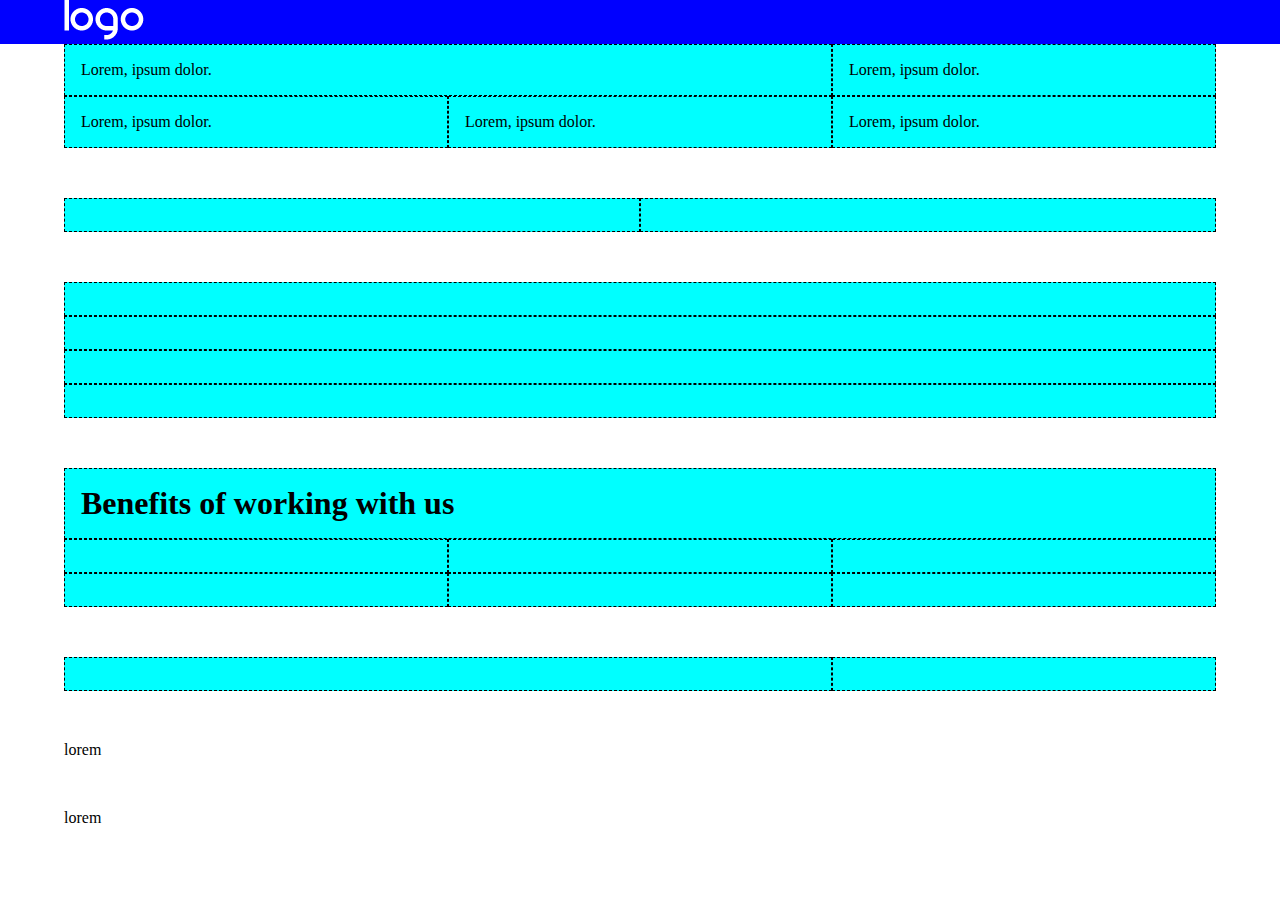
==== index.html @ 4423b858 "add sections structure" ====
<!DOCTYPE html>
<html lang="en">
  <head>
    <meta charset="UTF-8" />
    <meta name="viewport" content="width=device-width, initial-scale=1.0" />
    <link
      rel="stylesheet"
      href="https://cdnjs.cloudflare.com/ajax/libs/font-awesome/6.5.1/css/all.min.css"
      integrity="sha512-DTOQO9RWCH3ppGqcWaEA1BIZOC6xxalwEsw9c2QQeAIftl+Vegovlnee1c9QX4TctnWMn13TZye+giMm8e2LwA=="
      crossorigin="anonymous"
      referrerpolicy="no-referrer"
    />
    <link rel="stylesheet" href="./assets/css/style.css" />
    <title>Responsive Layout</title>
  </head>
  <body>
    <!-- Site header -->
    <header>
      <nav class="container">
        <div class="logo">
          <img src="./assets/img/logo.png" alt="" />
        </div>

        <!-- Only for Desktop -->
        <div class="nav-links">
          <ul>
            <li><a href="#">Vari Link</a></li>
            <li><a href="#">Vari Link</a></li>
            <li><a href="#">Vari Link</a></li>
            <li><a href="#">Vari Link</a></li>
            <li><a href="#">Vari Link</a></li>
          </ul>
        </div>

        <!-- Only for Mobile and Tablet -->
        <div class="dropdown-menu">
          <i class="fa-solid fa-bars"></i>
        </div>
      </nav>
    </header>

    <!-- Site Main -->
    <main>
      <!-- Demo Download Section -->
      <section id="demo-download">
        <div class="row container">
          <div class="col-12 col-sm-8">Lorem, ipsum dolor.</div>
          <div class="col-12 col-sm-4">Lorem, ipsum dolor.</div>
          <div class="col-12 col-sm-4">Lorem, ipsum dolor.</div>
          <div class="col-12 col-sm-4">Lorem, ipsum dolor.</div>
          <div class="col-12 col-sm-4">Lorem, ipsum dolor.</div>
        </div>
      </section>

      <!-- Planning Section -->
      <section id="planning">
        <div class="row container">
          <div class="col-12 col-md-6"></div>
          <div class="col-12 col-md-6"></div>
        </div>
      </section>

      <!-- Partners Section -->
      <section id="partners">
        <div class="row container">
          <div class="col-12"></div>
          <div class="col-12"></div>
          <div class="col-12"></div>
          <div class="col-12"></div>
        </div>
      </section>

      <!-- Benefits Section -->
      <section id="benefits">
        <div class="row container">
          <h1 class="col-12">Benefits of working with us</h1>
          <div class="col-12 col-sm-6 col-md-4"></div>
          <div class="col-12 col-sm-6 col-md-4"></div>
          <div class="col-12 col-sm-6 col-md-4"></div>
          <div class="col-12 col-sm-6 col-md-4"></div>
          <div class="col-12 col-sm-6 col-md-4"></div>
          <div class="col-12 col-sm-6 col-md-4"></div>
        </div>
      </section>

      <!-- About Us Section -->
      <section id="about-us">
        <div class="row container">
          <div class="col-12 col-sm-8"></div>
          <div class="col-12 col-sm-4"></div>
        </div>
      </section>

      <!-- Get Started Section -->
      <section id="get-started">
        <div class="container">lorem</div>
      </section>
    </main>

    <!-- Site Footer -->
    <footer>
      <div class="container">lorem</div>
    </footer>
  </body>
</html>
---- assets/css/style.css ----
/* #region COMMON */

* {
  margin: 0;
  padding: 0;
  box-sizing: border-box;
}

body {
}

a {
  text-decoration: none;
}

ul li {
  list-style: none;
}

section {
  margin-bottom: 50px;
}

/* #endregion COMMON */

/* #region UTILITIES */

.container {
  margin: auto;
  width: 90%;
}

.row {
  display: flex;
  flex-wrap: wrap;
}

[class^="col-"] {
  padding: 1rem;
  border: 1px dashed;
  background-color: aqua;
}

.col-1 {
  width: calc(100% / 12);
}

.col-2 {
  width: calc((100% / 12) * 2);
}

.col-3 {
  width: calc((100% / 12) * 3);
}

.col-4 {
  width: calc((100% / 12) * 4);
}

.col-6 {
  width: 50%;
}

.col-8 {
  width: calc((100% / 12) * 8);
}

.col-10 {
  width: calc((100% / 12) * 10);
}

.col-12 {
  width: 100%;
}

/* #endregion UTILITIES */

/* #region HEADER */

header {
  background-color: blue;
}

nav {
  display: flex;
  justify-content: space-between;
}

.nav-links {
  display: none;
}

/* #endregion HEADER */

/* #region MAIN */
/* #endregion MAIN */

/* #region FOOTER */
/* #endregion FOOTER */

/* #region MEDIA QUERIES */

/* TABLET RESPONSIVE */
@media screen and (min-width: 480px) {
  .col-sm-1 {
    width: calc(100% / 12);
  }

  .col-sm-2 {
    width: calc((100% / 12) * 2);
  }

  .col-sm-3 {
    width: calc((100% / 12) * 3);
  }

  .col-sm-4 {
    width: calc((100% / 12) * 4);
  }

  .col-sm-6 {
    width: 50%;
  }

  .col-sm-8 {
    width: calc((100% / 12) * 8);
  }

  .col-sm-10 {
    width: calc((100% / 12) * 10);
  }

  .col-sm-12 {
    width: 100%;
  }
}

/* DESPTOP RESPONSIVE */
@media screen and (min-width: 768px) {
  .col-md-1 {
    width: calc(100% / 12);
  }

  .col-sm-2 {
    width: calc((100% / 12) * 2);
  }

  .col-md-3 {
    width: calc((100% / 12) * 3);
  }

  .col-md-4 {
    width: calc((100% / 12) * 4);
  }

  .col-md-6 {
    width: 50%;
  }

  .col-md-8 {
    width: calc((100% / 12) * 8);
  }

  .col-md-10 {
    width: calc((100% / 12) * 10);
  }

  .col-md-12 {
    width: 100%;
  }
}

/* #endregion MEDIA QUERIES */
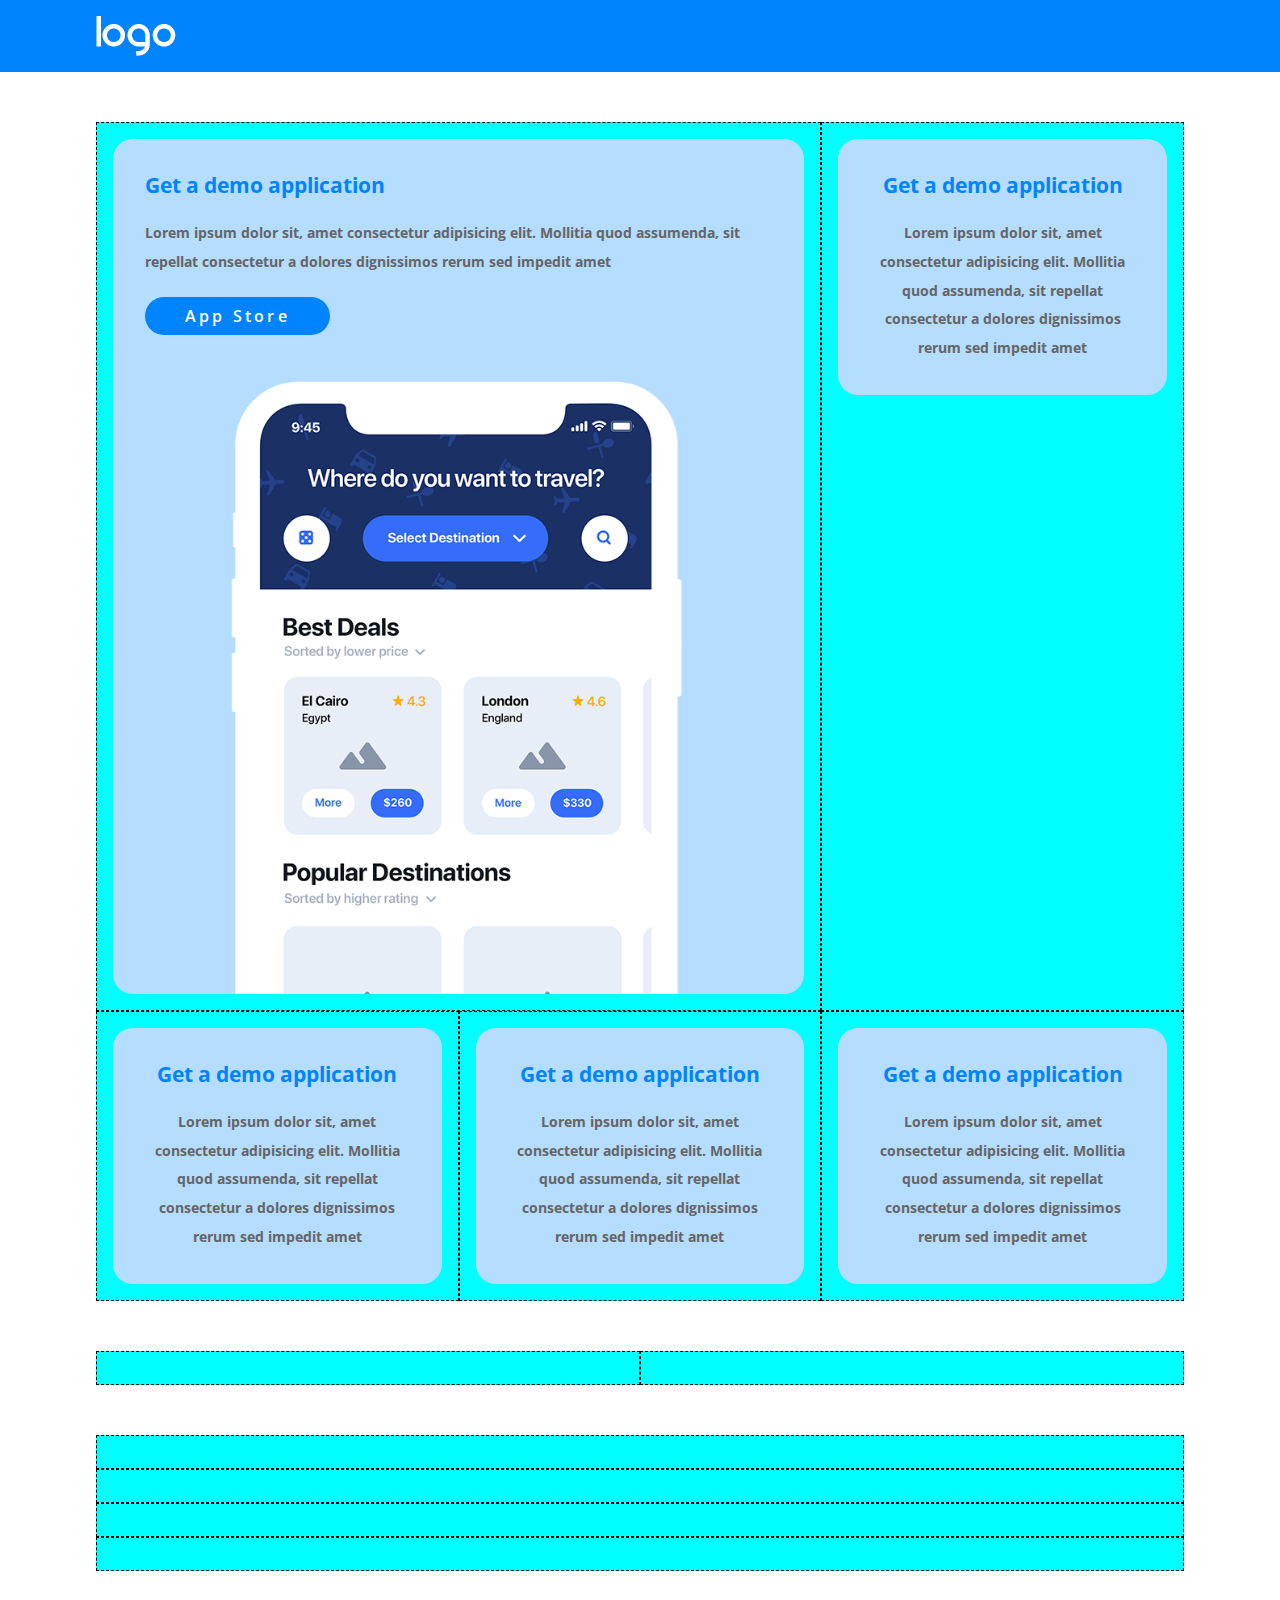
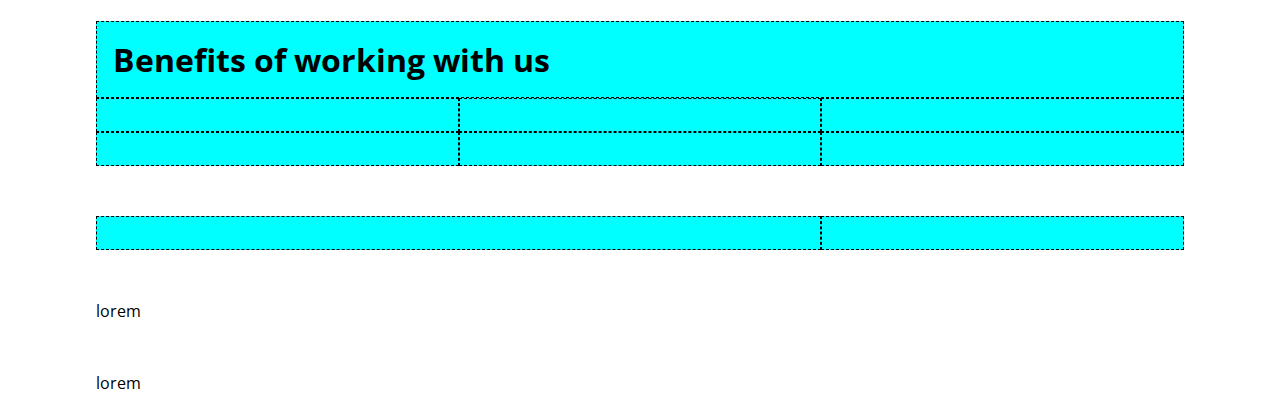
==== commit aac2871b: "add demo section" ====
--- a/index.html
+++ b/index.html
@@ -10,16 +10,20 @@
       crossorigin="anonymous"
       referrerpolicy="no-referrer"
     />
+    <link rel="preconnect" href="https://fonts.googleapis.com" />
+    <link rel="preconnect" href="https://fonts.gstatic.com" crossorigin />
+    <link
+      href="https://fonts.googleapis.com/css2?family=Open+Sans:wght@300;400;500;600;700&display=swap"
+      rel="stylesheet"
+    />
     <link rel="stylesheet" href="./assets/css/style.css" />
     <title>Responsive Layout</title>
   </head>
   <body>
     <!-- Site header -->
-    <header>
+    <header class="mb-50">
       <nav class="container">
-        <div class="logo">
-          <img src="./assets/img/logo.png" alt="" />
-        </div>
+        <img class="logo" src="./assets/img/logo.png" alt="" />
 
         <!-- Only for Desktop -->
         <div class="nav-links">
@@ -44,11 +48,75 @@
       <!-- Demo Download Section -->
       <section id="demo-download">
         <div class="row container">
-          <div class="col-12 col-sm-8">Lorem, ipsum dolor.</div>
-          <div class="col-12 col-sm-4">Lorem, ipsum dolor.</div>
-          <div class="col-12 col-sm-4">Lorem, ipsum dolor.</div>
-          <div class="col-12 col-sm-4">Lorem, ipsum dolor.</div>
-          <div class="col-12 col-sm-4">Lorem, ipsum dolor.</div>
+          <div class="col-12 col-sm-8">
+            <!-- card -->
+            <div class="card">
+              <h3 class="mb-20">Get a demo application</h3>
+              <p class="mb-20">
+                Lorem ipsum dolor sit, amet consectetur adipisicing elit.
+                Mollitia quod assumenda, sit repellat consectetur a dolores
+                dignissimos rerum sed impedit amet
+              </p>
+              <a href="#" class="btn mb-30"
+                ><i class="fa-brands fa-apple"></i> App Store</a
+              >
+              <div>
+                <img src="./assets/img/phone.png" alt="" />
+              </div>
+            </div>
+          </div>
+
+          <div class="col-12 col-sm-4">
+            <!-- card -->
+            <div class="card">
+              <i class="fa-solid fa-file-code mb-30"></i>
+              <h3 class="mb-20">Get a demo application</h3>
+              <p>
+                Lorem ipsum dolor sit, amet consectetur adipisicing elit.
+                Mollitia quod assumenda, sit repellat consectetur a dolores
+                dignissimos rerum sed impedit amet
+              </p>
+            </div>
+          </div>
+
+          <div class="col-12 col-sm-4">
+            <!-- card -->
+            <div class="card">
+              <i class="fa-solid fa-file-code mb-30"></i>
+              <h3 class="mb-20">Get a demo application</h3>
+              <p>
+                Lorem ipsum dolor sit, amet consectetur adipisicing elit.
+                Mollitia quod assumenda, sit repellat consectetur a dolores
+                dignissimos rerum sed impedit amet
+              </p>
+            </div>
+          </div>
+
+          <div class="col-12 col-sm-4">
+            <!-- card -->
+            <div class="card">
+              <i class="fa-solid fa-file-code mb-30"></i>
+              <h3 class="mb-20">Get a demo application</h3>
+              <p>
+                Lorem ipsum dolor sit, amet consectetur adipisicing elit.
+                Mollitia quod assumenda, sit repellat consectetur a dolores
+                dignissimos rerum sed impedit amet
+              </p>
+            </div>
+          </div>
+
+          <div class="col-12 col-sm-4">
+            <!-- card -->
+            <div class="card">
+              <i class="fa-solid fa-file-code mb-30"></i>
+              <h3 class="mb-20">Get a demo application</h3>
+              <p>
+                Lorem ipsum dolor sit, amet consectetur adipisicing elit.
+                Mollitia quod assumenda, sit repellat consectetur a dolores
+                dignissimos rerum sed impedit amet
+              </p>
+            </div>
+          </div>
         </div>
       </section>
 
--- a/assets/css/style.css
+++ b/assets/css/style.css
@@ -7,10 +7,12 @@
 }
 
 body {
+  font-family: "Open Sans", sans-serif;
 }
 
 a {
   text-decoration: none;
+  display: inline-block;
 }
 
 ul li {
@@ -21,13 +23,23 @@
   margin-bottom: 50px;
 }
 
+:root {
+  --bg-white: #fff;
+  --bg-navbar: #0084fd;
+  --demo-cards: #b5ddff;
+  --bg-violet: #9792e4;
+  --itsfree-text: #fdc15f;
+  --bg-footer: #333333;
+  --text-demo: #656565;
+}
+
 /* #endregion COMMON */
 
 /* #region UTILITIES */
 
 .container {
   margin: auto;
-  width: 90%;
+  width: 85%;
 }
 
 .row {
@@ -73,17 +85,57 @@
   width: 100%;
 }
 
+/* MARGINS BOTTOM  */
+.mb-15 {
+  margin-bottom: 15px;
+}
+
+.mb-20 {
+  margin-bottom: 20px;
+}
+
+.mb-30 {
+  margin-bottom: 30px;
+}
+
+.mb-50 {
+  margin-bottom: 50px;
+}
+
+.mb-80 {
+  margin-bottom: 80px;
+}
+
+.mb-100 {
+  margin-bottom: 100px;
+}
+
+.mb-120 {
+  margin-bottom: 120px;
+}
+
+.mb-150 {
+  margin-bottom: 150px;
+}
+
 /* #endregion UTILITIES */
 
 /* #region HEADER */
 
 header {
-  background-color: blue;
+  background-color: var(--bg-navbar);
 }
 
 nav {
   display: flex;
   justify-content: space-between;
+  align-items: center;
+  padding: 1rem 0;
+}
+
+.dropdown-menu > i {
+  color: #fff;
+  font-size: 1.6rem;
 }
 
 .nav-links {
@@ -93,6 +145,57 @@
 /* #endregion HEADER */
 
 /* #region MAIN */
+
+/* #region DEMO SECTION */
+.card {
+  background-color: var(--demo-cards);
+  padding: 2rem;
+  text-align: center;
+  border-radius: 20px;
+}
+
+#demo-download .col-12:first-child .card {
+  padding-bottom: 0;
+  text-align: start;
+}
+
+.card > i {
+  color: var(--bg-navbar);
+  font-size: 5rem;
+}
+
+.card > h3 {
+  color: var(--bg-navbar);
+  font-size: 1.3rem;
+}
+
+.card > p {
+  color: var(--text-demo);
+  font-weight: 700;
+  font-size: 0.9rem;
+  line-height: 2;
+}
+
+.card > .btn {
+  padding: 0.5rem 2.5rem;
+  background-color: var(--bg-navbar);
+  font-weight: 600;
+  letter-spacing: 0.2rem;
+  color: white;
+  border-radius: 20px;
+}
+
+.card > div {
+  width: 90%;
+  margin: auto;
+}
+
+.card div img {
+  display: block;
+  width: 100%;
+}
+/* #endregion DEMO SECTION */
+
 /* #endregion MAIN */
 
 /* #region FOOTER */
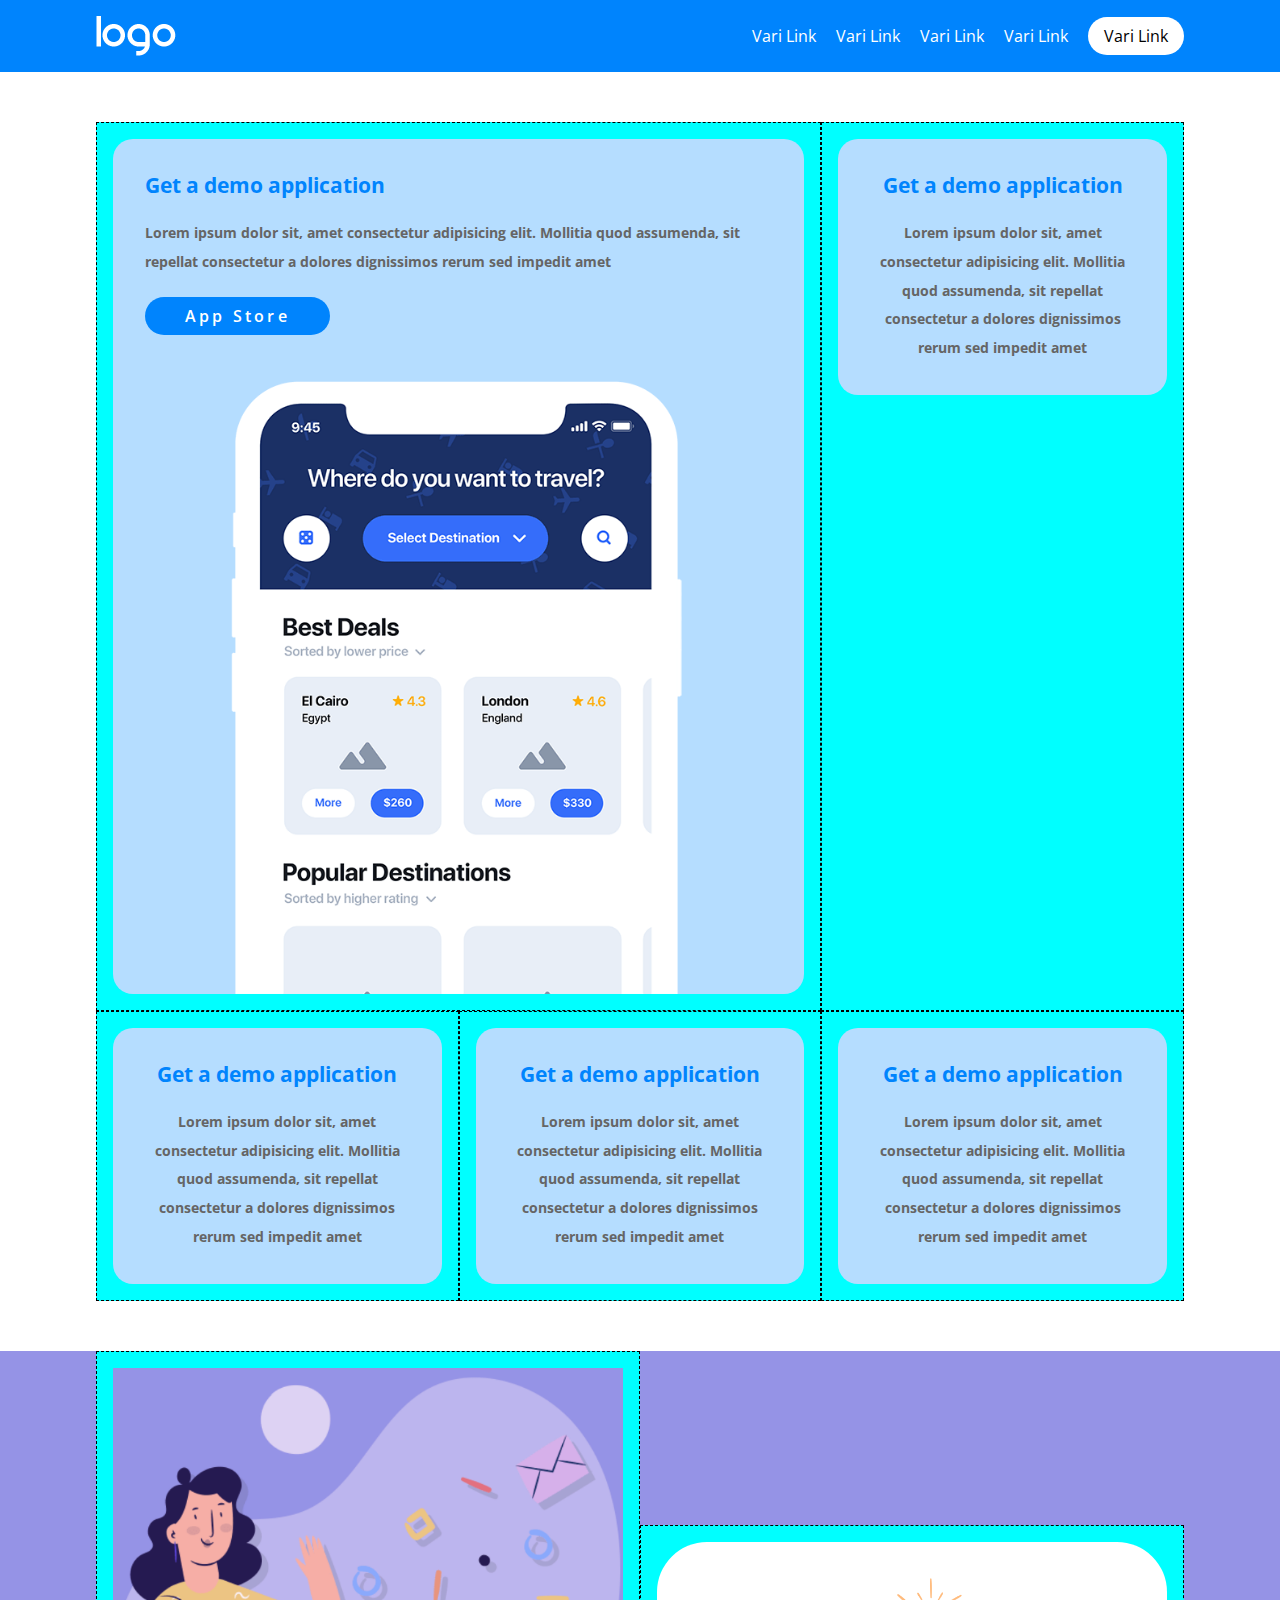
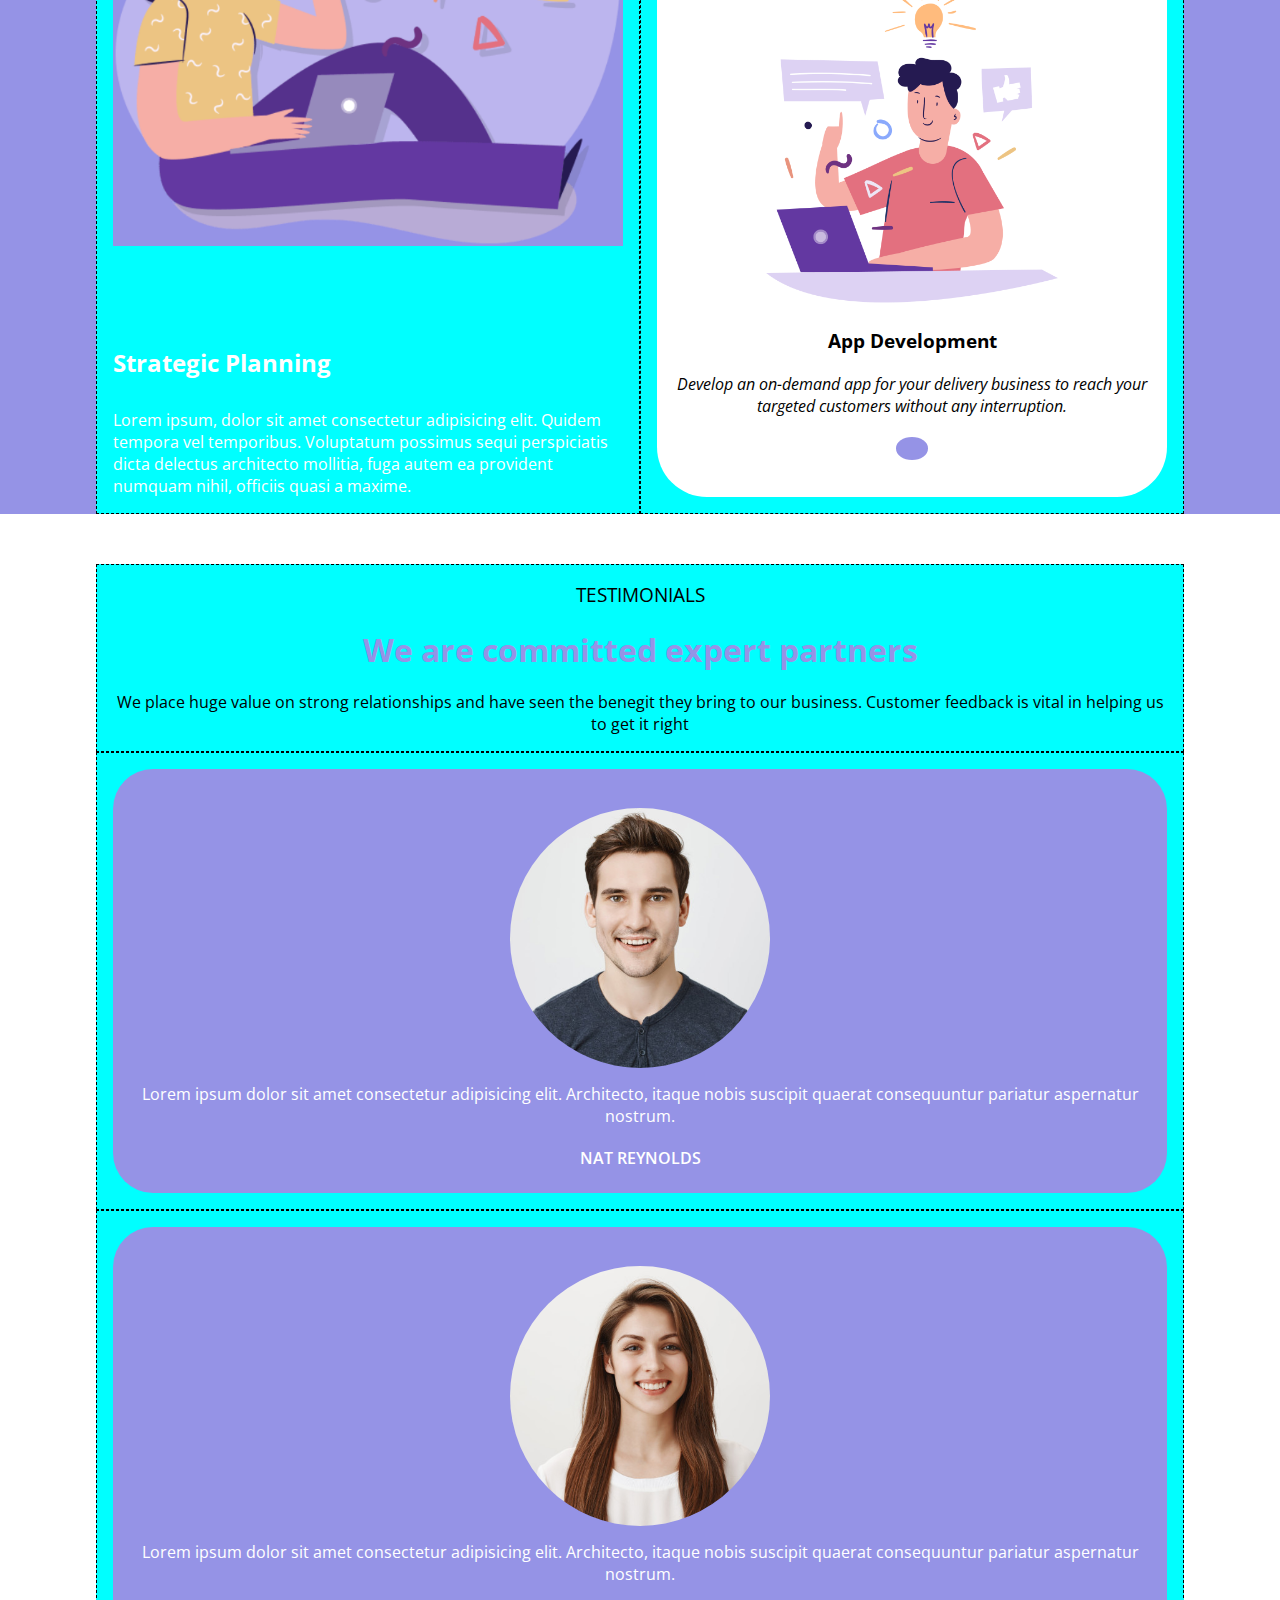
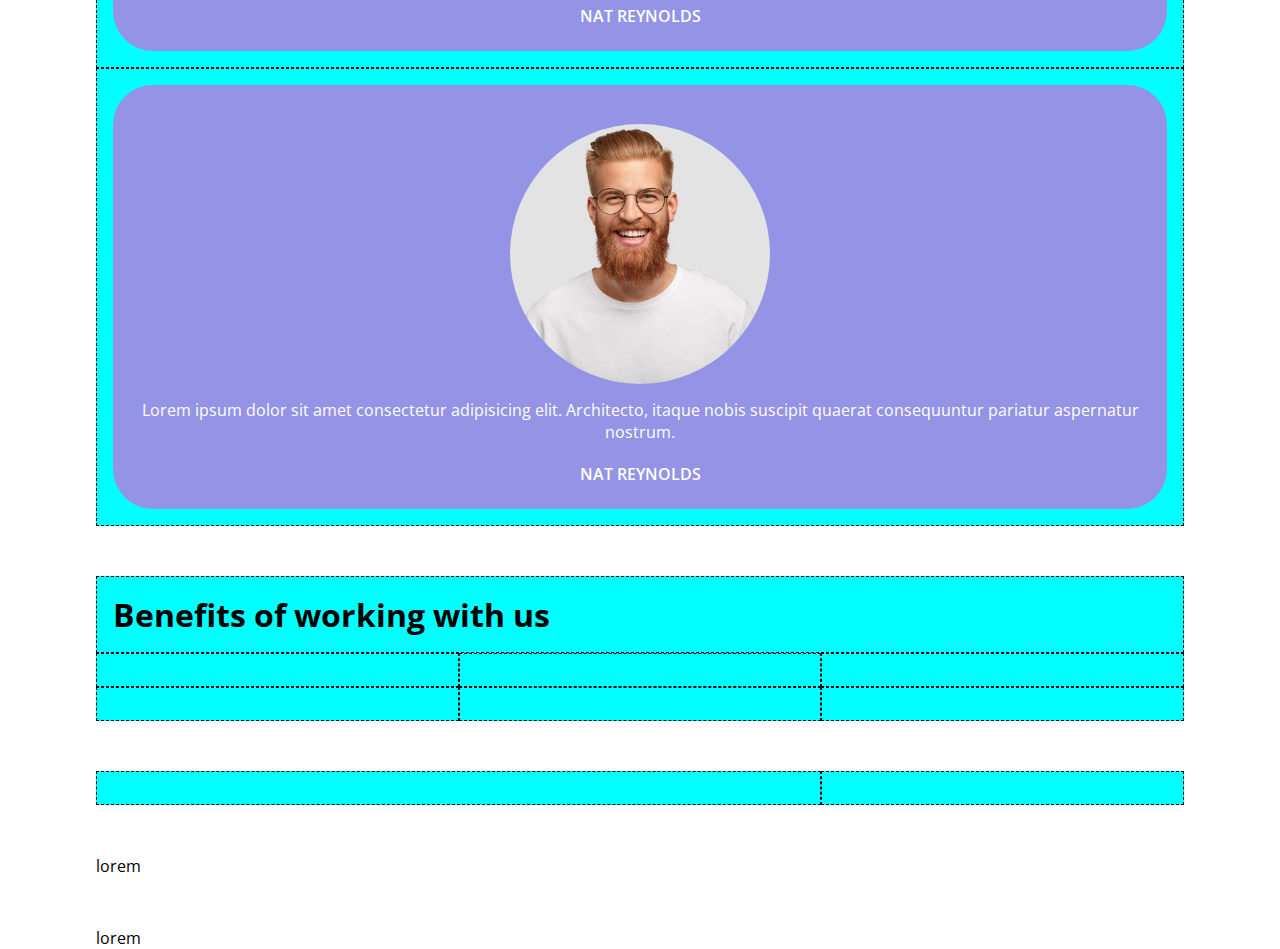
==== commit afa00765: "add testimonials section" ====
--- a/index.html
+++ b/index.html
@@ -121,20 +121,98 @@
       </section>
 
       <!-- Planning Section -->
-      <section id="planning">
-        <div class="row container">
-          <div class="col-12 col-md-6"></div>
-          <div class="col-12 col-md-6"></div>
+      <section id="planning" class="bg-violet">
+        <div class="row container">
+          <div class="col-12 col-md-6">
+            <div class="strategic-planning">
+              <div class="mb-50">
+                <img src="./assets/img/planning1.png" alt="" />
+              </div>
+              <h2 class="mb-30">Strategic Planning</h2>
+              <p>
+                Lorem ipsum, dolor sit amet consectetur adipisicing elit. Quidem
+                tempora vel temporibus. Voluptatum possimus sequi perspiciatis
+                dicta delectus architecto mollitia, fuga autem ea provident
+                numquam nihil, officiis quasi a maxime.
+              </p>
+            </div>
+          </div>
+          <div class="col-12 col-md-6">
+            <div class="card">
+              <div class="mb-20">
+                <img src="./assets/img/planning2.png" alt="" />
+              </div>
+              <h3 class="mb-20">App Development</h3>
+              <p class="mb-20">
+                <em
+                  >Develop an on-demand app for your delivery business to reach
+                  your targeted customers without any interruption.</em
+                >
+              </p>
+              <a href="#" class="btn"
+                ><i class="fa-solid fa-arrow-down-long"></i
+              ></a>
+            </div>
+          </div>
         </div>
       </section>
 
       <!-- Partners Section -->
       <section id="partners">
         <div class="row container">
-          <div class="col-12"></div>
-          <div class="col-12"></div>
-          <div class="col-12"></div>
-          <div class="col-12"></div>
+          <div class="col-12">
+            <div class="testimonial-top">
+              <h5 class="mb-20">TESTIMONIALS</h5>
+              <h2 class="mb-20">We are committed expert partners</h2>
+              <p>
+                We place huge value on strong relationships and have seen the
+                benegit they bring to our business. Customer feedback is vital
+                in helping us to get it right
+              </p>
+            </div>
+          </div>
+          <div class="col-12">
+            <div class="testimonial-card">
+              <div class="testimonial-img"></div>
+              <p class="mb-20">
+                <i class="fa-solid fa-quote-left"></i>
+                Lorem ipsum dolor sit amet consectetur adipisicing elit.
+                Architecto, itaque nobis suscipit quaerat consequuntur pariatur
+                aspernatur nostrum.
+                <i class="fa-solid fa-quote-right"></i>
+              </p>
+
+              <span>NAT REYNOLDS</span>
+            </div>
+          </div>
+          <div class="col-12">
+            <div class="testimonial-card">
+              <div class="testimonial-img"></div>
+              <p class="mb-20">
+                <i class="fa-solid fa-quote-left"></i>
+                Lorem ipsum dolor sit amet consectetur adipisicing elit.
+                Architecto, itaque nobis suscipit quaerat consequuntur pariatur
+                aspernatur nostrum.
+                <i class="fa-solid fa-quote-right"></i>
+              </p>
+
+              <span>NAT REYNOLDS</span>
+            </div>
+          </div>
+          <div class="col-12">
+            <div class="testimonial-card">
+              <div class="testimonial-img"></div>
+              <p class="mb-20">
+                <i class="fa-solid fa-quote-left"></i>
+                Lorem ipsum dolor sit amet consectetur adipisicing elit.
+                Architecto, itaque nobis suscipit quaerat consequuntur pariatur
+                aspernatur nostrum.
+                <i class="fa-solid fa-quote-right"></i>
+              </p>
+
+              <span>NAT REYNOLDS</span>
+            </div>
+          </div>
         </div>
       </section>
 
--- a/assets/css/style.css
+++ b/assets/css/style.css
@@ -15,6 +15,10 @@
   display: inline-block;
 }
 
+img {
+  display: block;
+}
+
 ul li {
   list-style: none;
 }
@@ -27,7 +31,7 @@
   --bg-white: #fff;
   --bg-navbar: #0084fd;
   --demo-cards: #b5ddff;
-  --bg-violet: #9792e4;
+  --bg-violet: #9593e6;
   --itsfree-text: #fdc15f;
   --bg-footer: #333333;
   --text-demo: #656565;
@@ -36,6 +40,10 @@
 /* #endregion COMMON */
 
 /* #region UTILITIES */
+
+.bg-violet {
+  background-color: var(--bg-violet);
+}
 
 .container {
   margin: auto;
@@ -142,12 +150,29 @@
   display: none;
 }
 
+.nav-links ul {
+  display: flex;
+  align-items: center;
+  gap: 20px;
+}
+
+.nav-links ul li a {
+  color: white;
+}
+
+.nav-links ul li:last-child a {
+  color: black;
+  background-color: white;
+  padding: 0.5rem 1rem;
+  border-radius: 20px;
+}
+
 /* #endregion HEADER */
 
 /* #region MAIN */
 
 /* #region DEMO SECTION */
-.card {
+#demo-download .card {
   background-color: var(--demo-cards);
   padding: 2rem;
   text-align: center;
@@ -159,24 +184,24 @@
   text-align: start;
 }
 
-.card > i {
+#demo-download .card > i {
   color: var(--bg-navbar);
   font-size: 5rem;
 }
 
-.card > h3 {
+#demo-download .card > h3 {
   color: var(--bg-navbar);
   font-size: 1.3rem;
 }
 
-.card > p {
+#demo-download .card > p {
   color: var(--text-demo);
   font-weight: 700;
   font-size: 0.9rem;
   line-height: 2;
 }
 
-.card > .btn {
+#demo-download .card > .btn {
   padding: 0.5rem 2.5rem;
   background-color: var(--bg-navbar);
   font-weight: 600;
@@ -185,16 +210,97 @@
   border-radius: 20px;
 }
 
-.card > div {
+#demo-download .card > div {
   width: 90%;
   margin: auto;
 }
 
-.card div img {
-  display: block;
+#demo-download .card div img {
   width: 100%;
 }
 /* #endregion DEMO SECTION */
+
+/* #region PLANNING SECTION */
+.strategic-planning div img {
+  width: 100%;
+}
+
+.strategic-planning h2,
+.strategic-planning p {
+  color: white;
+}
+
+#planning .card {
+  background-color: white;
+  padding: 2rem 1rem;
+  text-align: center;
+  border-radius: 50px;
+}
+
+#planning .card > div:first-child > img {
+  width: 70%;
+  margin: auto;
+}
+
+#planning .card .btn {
+  background-color: var(--bg-violet);
+  color: black;
+  padding: 0.7rem 1rem;
+  border-radius: 50%;
+}
+/* #endregion PLANNING SECTION */
+
+/*  #region PARTNERS SECTION */
+
+.testimonial-top {
+  text-align: center;
+}
+
+.testimonial-top h5 {
+  font-size: 1.2rem;
+  font-weight: 400;
+}
+
+.testimonial-top h2 {
+  color: var(--bg-violet);
+  font-size: 2rem;
+}
+
+.testimonial-card {
+  padding: 1.5rem;
+  background-color: var(--bg-violet);
+  color: white;
+  border-radius: 40px;
+  text-align: center;
+}
+
+.testimonial-img {
+  width: 80%;
+  max-width: 260px;
+  margin: 15px auto;
+  aspect-ratio: 1;
+  background-position: center;
+  background-size: cover;
+  border-radius: 50%;
+}
+
+#partners .col-12:nth-child(2) .testimonial-img {
+  background-image: url(../img/testimonial1.jpg);
+}
+
+#partners .col-12:nth-child(3) .testimonial-img {
+  background-image: url(../img/testimonial2.jpg);
+}
+
+#partners .col-12:nth-child(4) .testimonial-img {
+  background-image: url(../img/testimonial3.jpg);
+}
+
+.testimonial-card span {
+  font-weight: 600;
+}
+
+/*  #region PARTNERS SECTION */
 
 /* #endregion MAIN */
 
@@ -204,7 +310,7 @@
 /* #region MEDIA QUERIES */
 
 /* TABLET RESPONSIVE */
-@media screen and (min-width: 480px) {
+@media screen and (min-width: 768px) {
   .col-sm-1 {
     width: calc(100% / 12);
   }
@@ -239,7 +345,7 @@
 }
 
 /* DESPTOP RESPONSIVE */
-@media screen and (min-width: 768px) {
+@media screen and (min-width: 992px) {
   .col-md-1 {
     width: calc(100% / 12);
   }
@@ -271,6 +377,26 @@
   .col-md-12 {
     width: 100%;
   }
+
+  .container {
+    max-width: 1200px;
+  }
+
+  nav .dropdown-menu {
+    display: none;
+  }
+
+  nav .nav-links {
+    display: block;
+  }
+
+  #planning .row {
+    align-items: flex-end;
+  }
+
+  #planning .strategic-planning > div:first-child {
+    margin-bottom: 100px;
+  }
 }
 
 /* #endregion MEDIA QUERIES */
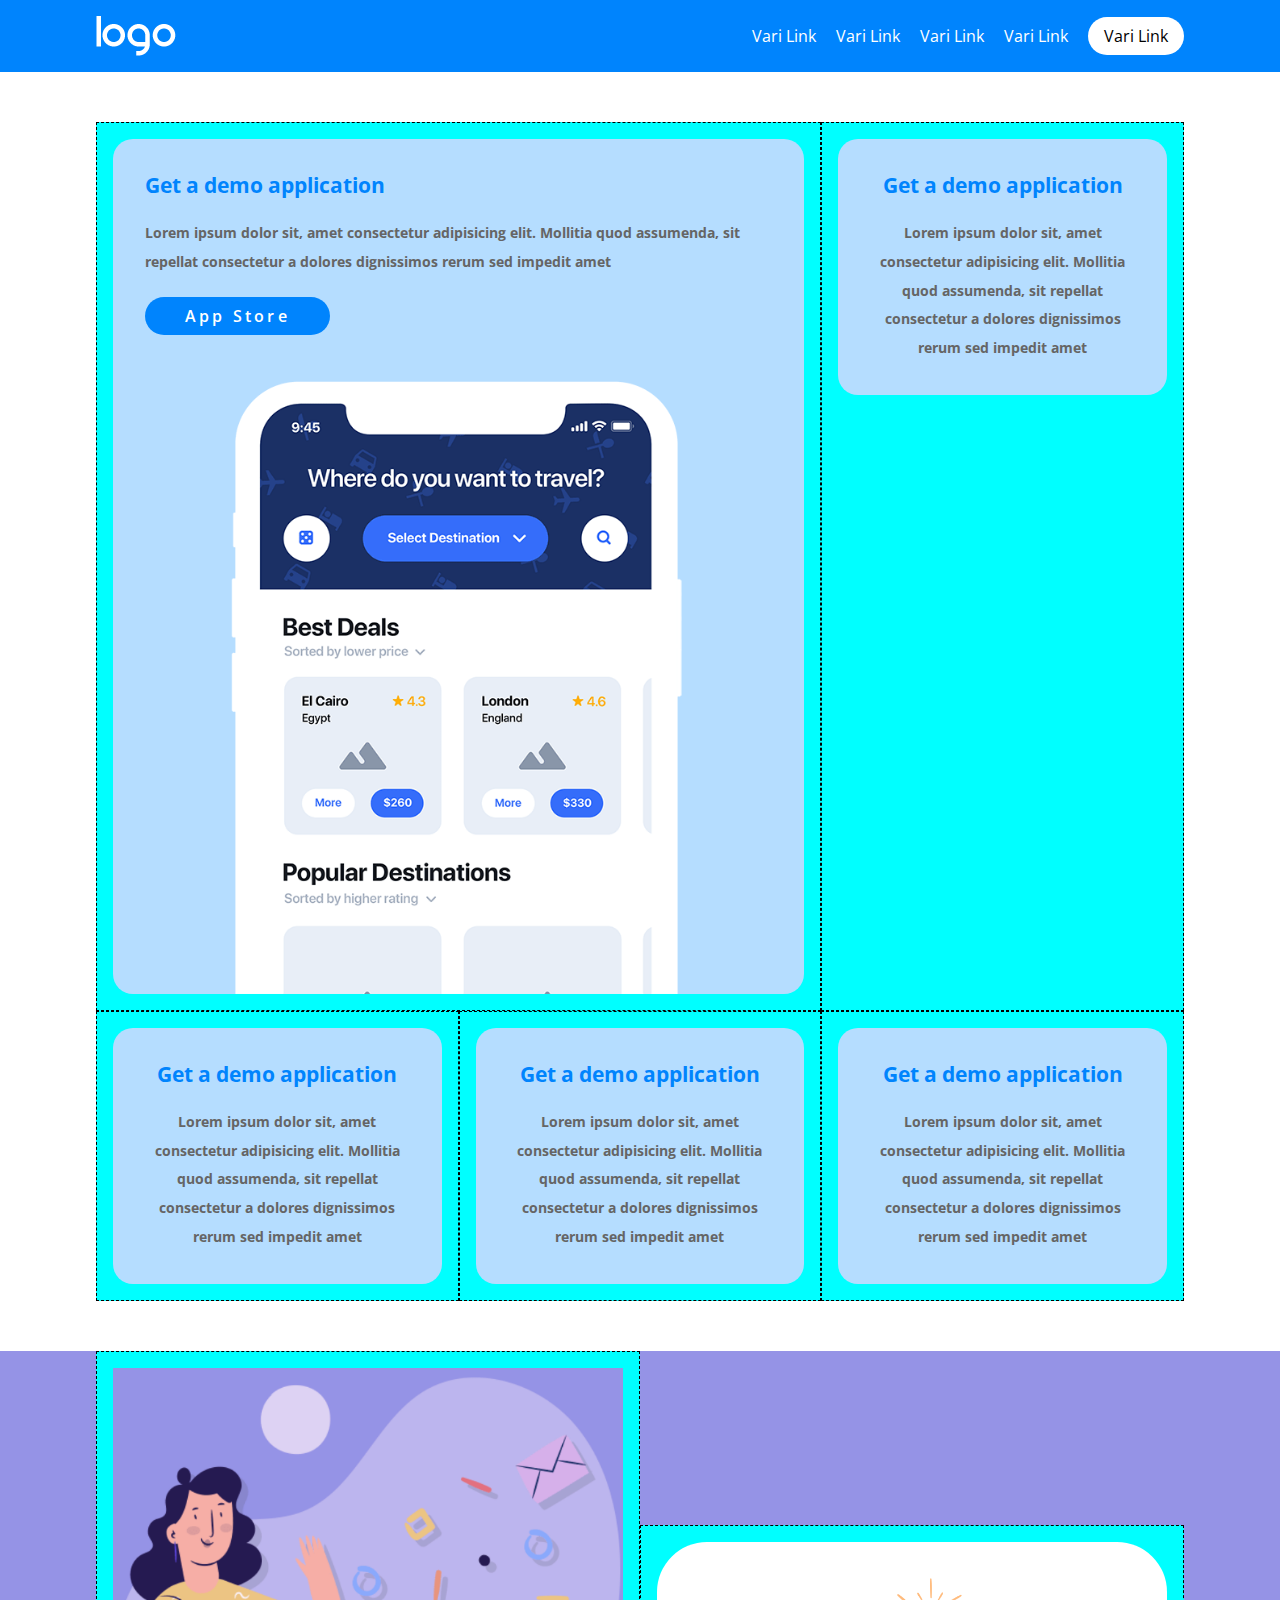
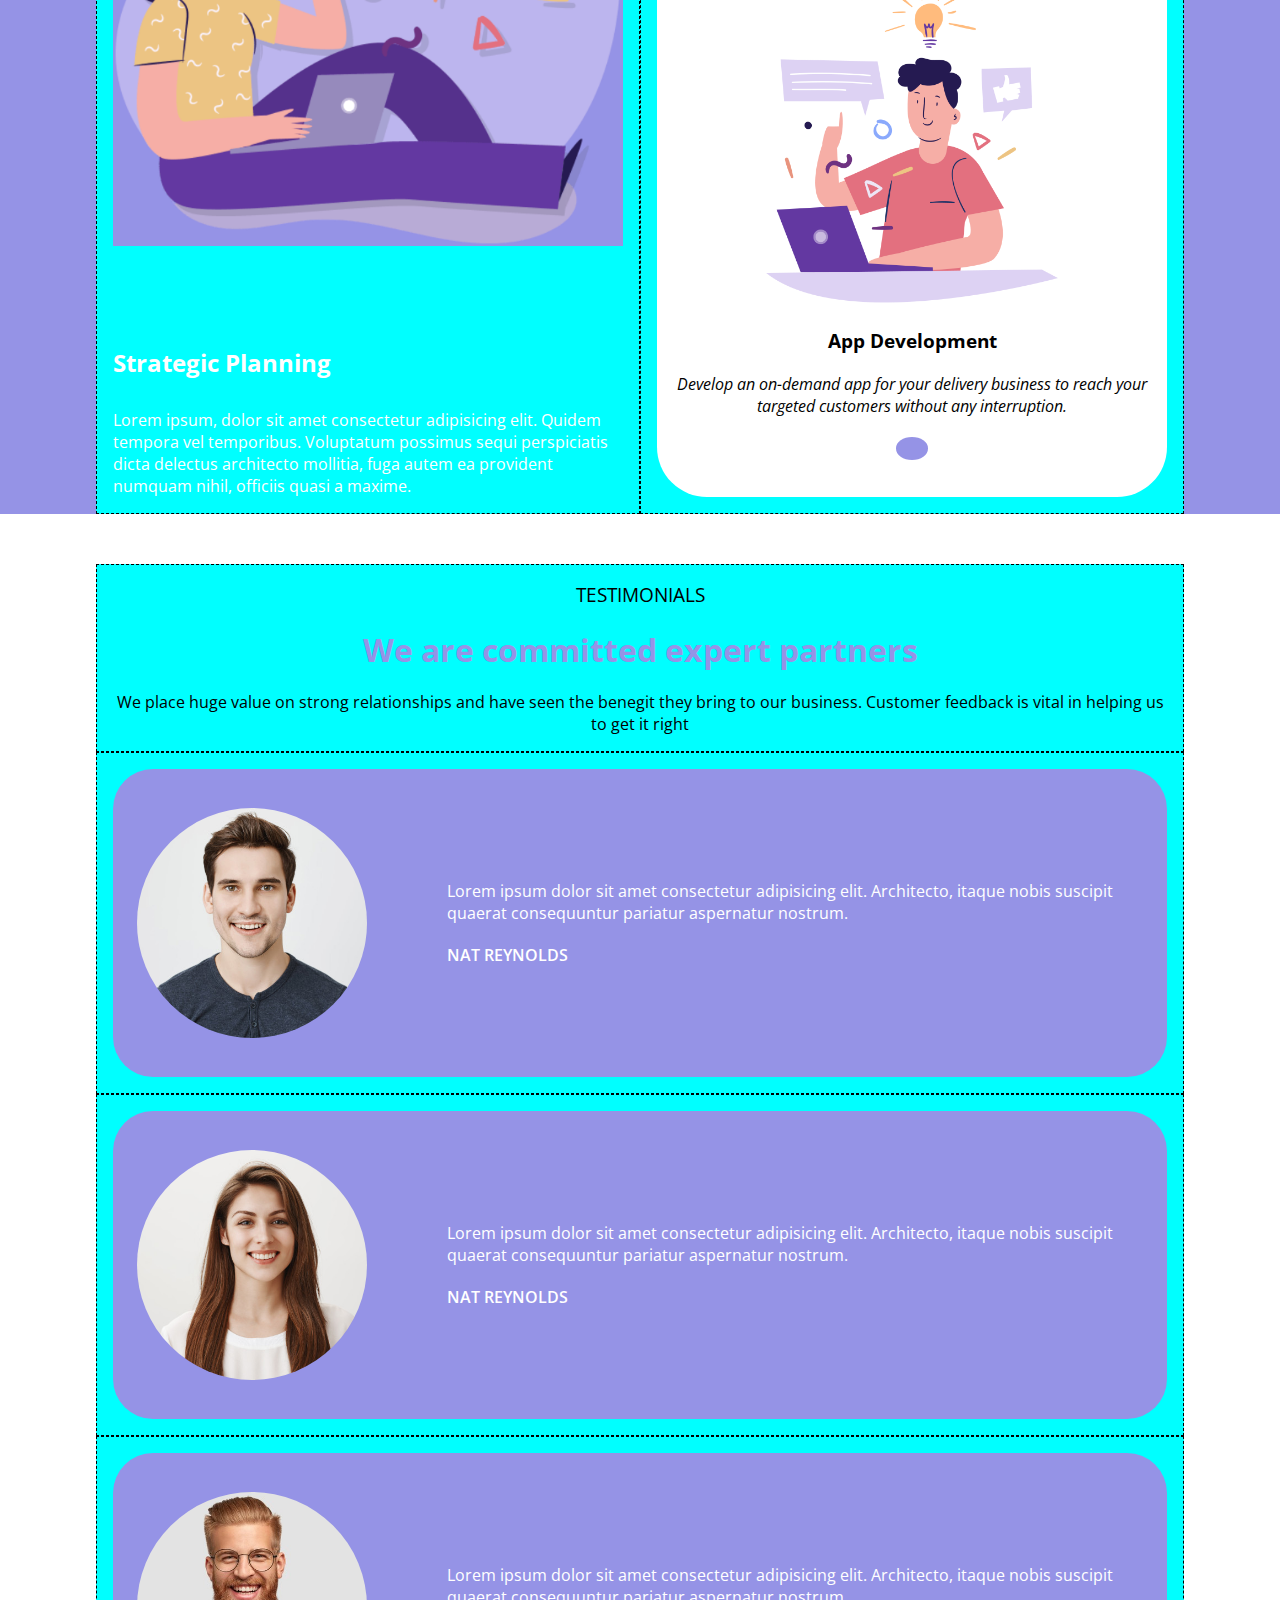
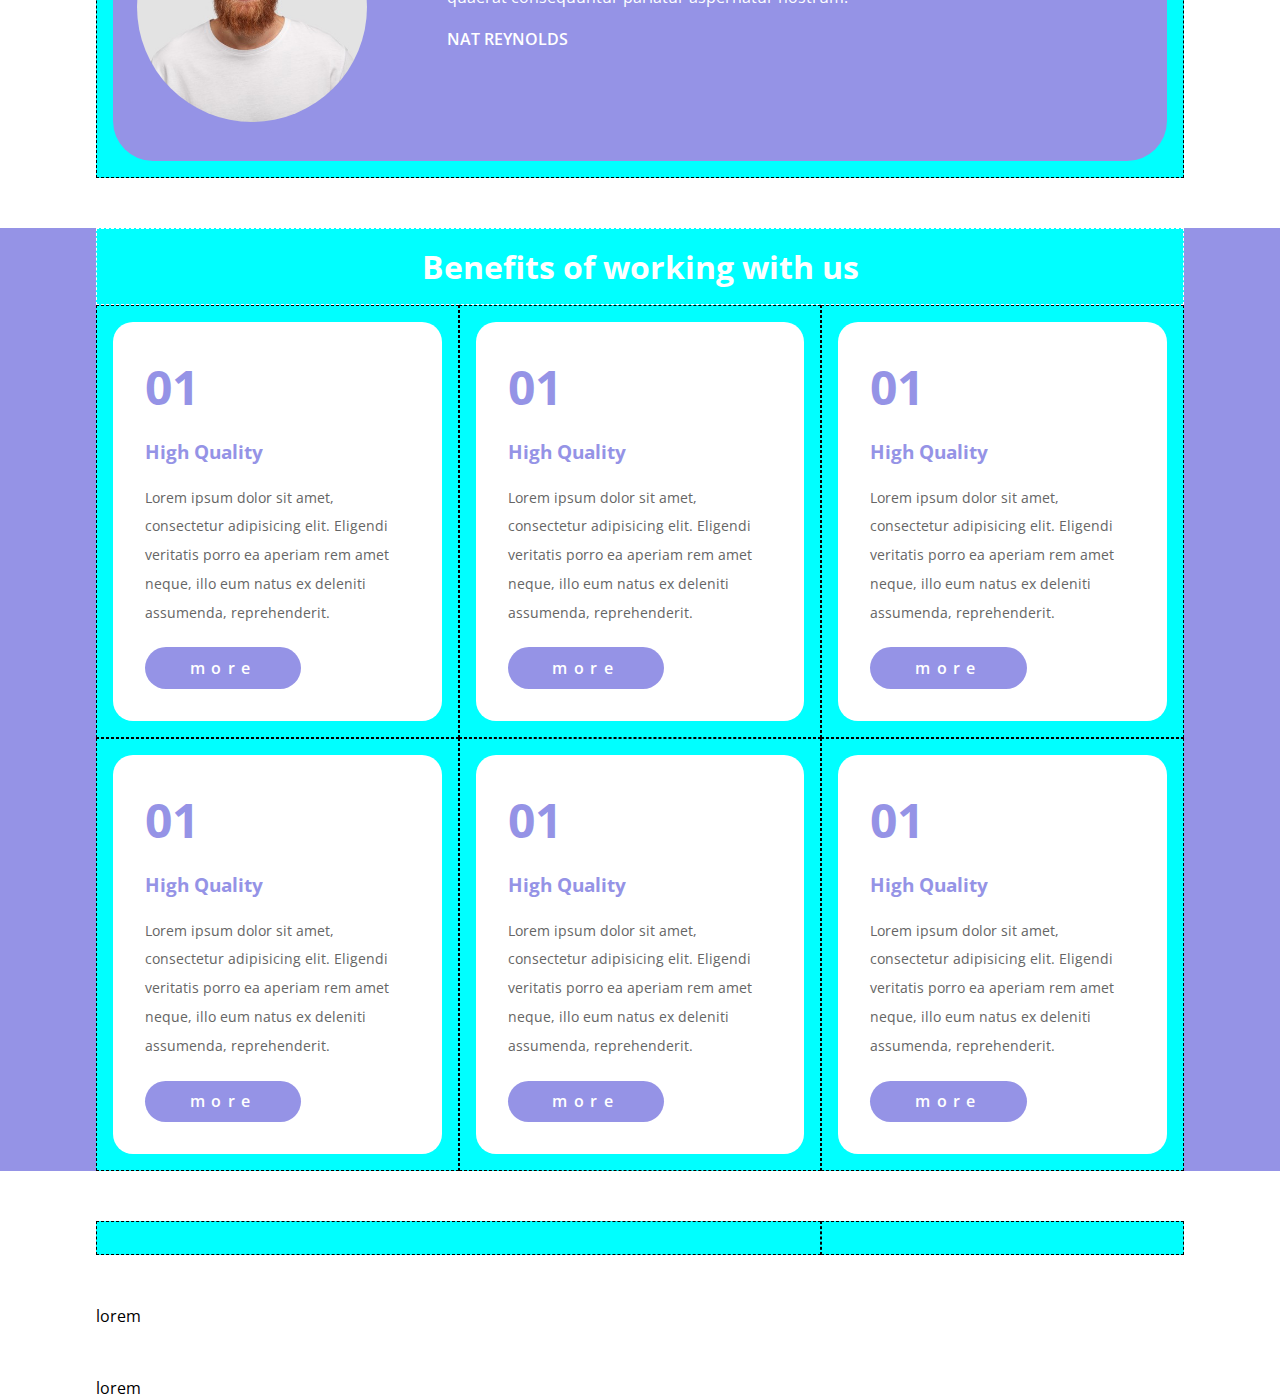
==== commit b8e6ba62: "add benefits section" ====
--- a/index.html
+++ b/index.html
@@ -174,58 +174,134 @@
           <div class="col-12">
             <div class="testimonial-card">
               <div class="testimonial-img"></div>
-              <p class="mb-20">
-                <i class="fa-solid fa-quote-left"></i>
-                Lorem ipsum dolor sit amet consectetur adipisicing elit.
-                Architecto, itaque nobis suscipit quaerat consequuntur pariatur
-                aspernatur nostrum.
-                <i class="fa-solid fa-quote-right"></i>
-              </p>
-
-              <span>NAT REYNOLDS</span>
+              <div class="right">
+                <p class="mb-20">
+                  <i class="fa-solid fa-quote-left"></i>
+                  Lorem ipsum dolor sit amet consectetur adipisicing elit.
+                  Architecto, itaque nobis suscipit quaerat consequuntur
+                  pariatur aspernatur nostrum.
+                  <i class="fa-solid fa-quote-right"></i>
+                </p>
+
+                <span>NAT REYNOLDS</span>
+              </div>
             </div>
           </div>
           <div class="col-12">
             <div class="testimonial-card">
               <div class="testimonial-img"></div>
-              <p class="mb-20">
-                <i class="fa-solid fa-quote-left"></i>
-                Lorem ipsum dolor sit amet consectetur adipisicing elit.
-                Architecto, itaque nobis suscipit quaerat consequuntur pariatur
-                aspernatur nostrum.
-                <i class="fa-solid fa-quote-right"></i>
-              </p>
-
-              <span>NAT REYNOLDS</span>
+              <div class="right">
+                <p class="mb-20">
+                  <i class="fa-solid fa-quote-left"></i>
+                  Lorem ipsum dolor sit amet consectetur adipisicing elit.
+                  Architecto, itaque nobis suscipit quaerat consequuntur
+                  pariatur aspernatur nostrum.
+                  <i class="fa-solid fa-quote-right"></i>
+                </p>
+                <span>NAT REYNOLDS</span>
+              </div>
             </div>
           </div>
           <div class="col-12">
             <div class="testimonial-card">
               <div class="testimonial-img"></div>
-              <p class="mb-20">
-                <i class="fa-solid fa-quote-left"></i>
-                Lorem ipsum dolor sit amet consectetur adipisicing elit.
-                Architecto, itaque nobis suscipit quaerat consequuntur pariatur
-                aspernatur nostrum.
-                <i class="fa-solid fa-quote-right"></i>
-              </p>
-
-              <span>NAT REYNOLDS</span>
+              <div class="right">
+                <p class="mb-20">
+                  <i class="fa-solid fa-quote-left"></i>
+                  Lorem ipsum dolor sit amet consectetur adipisicing elit.
+                  Architecto, itaque nobis suscipit quaerat consequuntur
+                  pariatur aspernatur nostrum.
+                  <i class="fa-solid fa-quote-right"></i>
+                </p>
+                <span>NAT REYNOLDS</span>
+              </div>
             </div>
           </div>
         </div>
       </section>
 
       <!-- Benefits Section -->
-      <section id="benefits">
+      <section id="benefits" class="bg-violet">
         <div class="row container">
           <h1 class="col-12">Benefits of working with us</h1>
-          <div class="col-12 col-sm-6 col-md-4"></div>
-          <div class="col-12 col-sm-6 col-md-4"></div>
-          <div class="col-12 col-sm-6 col-md-4"></div>
-          <div class="col-12 col-sm-6 col-md-4"></div>
-          <div class="col-12 col-sm-6 col-md-4"></div>
-          <div class="col-12 col-sm-6 col-md-4"></div>
+          <div class="col-12 col-sm-6 col-md-4">
+            <div class="benefits-card">
+              <h2 class="mb-20">01</h2>
+              <h3 class="mb-20">High Quality</h3>
+              <p class="mb-20">
+                Lorem ipsum dolor sit amet, consectetur adipisicing elit.
+                Eligendi veritatis porro ea aperiam rem amet neque, illo eum
+                natus ex deleniti assumenda, reprehenderit.
+              </p>
+
+              <a href="#" class="btn">more</a>
+            </div>
+          </div>
+          <div class="col-12 col-sm-6 col-md-4">
+            <div class="benefits-card">
+              <h2 class="mb-20">01</h2>
+              <h3 class="mb-20">High Quality</h3>
+              <p class="mb-20">
+                Lorem ipsum dolor sit amet, consectetur adipisicing elit.
+                Eligendi veritatis porro ea aperiam rem amet neque, illo eum
+                natus ex deleniti assumenda, reprehenderit.
+              </p>
+
+              <a href="#" class="btn">more</a>
+            </div>
+          </div>
+          <div class="col-12 col-sm-6 col-md-4">
+            <div class="benefits-card">
+              <h2 class="mb-20">01</h2>
+              <h3 class="mb-20">High Quality</h3>
+              <p class="mb-20">
+                Lorem ipsum dolor sit amet, consectetur adipisicing elit.
+                Eligendi veritatis porro ea aperiam rem amet neque, illo eum
+                natus ex deleniti assumenda, reprehenderit.
+              </p>
+
+              <a href="#" class="btn">more</a>
+            </div>
+          </div>
+          <div class="col-12 col-sm-6 col-md-4">
+            <div class="benefits-card">
+              <h2 class="mb-20">01</h2>
+              <h3 class="mb-20">High Quality</h3>
+              <p class="mb-20">
+                Lorem ipsum dolor sit amet, consectetur adipisicing elit.
+                Eligendi veritatis porro ea aperiam rem amet neque, illo eum
+                natus ex deleniti assumenda, reprehenderit.
+              </p>
+
+              <a href="#" class="btn">more</a>
+            </div>
+          </div>
+          <div class="col-12 col-sm-6 col-md-4">
+            <div class="benefits-card">
+              <h2 class="mb-20">01</h2>
+              <h3 class="mb-20">High Quality</h3>
+              <p class="mb-20">
+                Lorem ipsum dolor sit amet, consectetur adipisicing elit.
+                Eligendi veritatis porro ea aperiam rem amet neque, illo eum
+                natus ex deleniti assumenda, reprehenderit.
+              </p>
+
+              <a href="#" class="btn">more</a>
+            </div>
+          </div>
+          <div class="col-12 col-sm-6 col-md-4">
+            <div class="benefits-card">
+              <h2 class="mb-20">01</h2>
+              <h3 class="mb-20">High Quality</h3>
+              <p class="mb-20">
+                Lorem ipsum dolor sit amet, consectetur adipisicing elit.
+                Eligendi veritatis porro ea aperiam rem amet neque, illo eum
+                natus ex deleniti assumenda, reprehenderit.
+              </p>
+
+              <a href="#" class="btn">more</a>
+            </div>
+          </div>
         </div>
       </section>
 
--- a/assets/css/style.css
+++ b/assets/css/style.css
@@ -276,7 +276,7 @@
 
 .testimonial-img {
   width: 80%;
-  max-width: 260px;
+  max-width: 230px;
   margin: 15px auto;
   aspect-ratio: 1;
   background-position: center;
@@ -300,7 +300,46 @@
   font-weight: 600;
 }
 
-/*  #region PARTNERS SECTION */
+/*  #endregion PARTNERS SECTION */
+
+/* #region BENEFITS */
+
+#benefits h1 {
+  color: white;
+  text-align: center;
+}
+
+.benefits-card {
+  background-color: white;
+  border-radius: 20px;
+  padding: 2rem;
+}
+
+.benefits-card h2 {
+  color: var(--bg-violet);
+  font-size: 3rem;
+}
+
+.benefits-card h3 {
+  color: var(--bg-violet);
+}
+
+.benefits-card p {
+  line-height: 1.8rem;
+  font-size: 0.9rem;
+  color: var(--text-demo);
+}
+
+.benefits-card .btn {
+  padding: 0.6rem 2.8rem;
+  background-color: var(--bg-violet);
+  border-radius: 30px;
+  letter-spacing: 0.4rem;
+  color: white;
+  font-weight: 600;
+}
+
+/* #endregion BENEFITS */
 
 /* #endregion MAIN */
 
@@ -342,6 +381,13 @@
   .col-sm-12 {
     width: 100%;
   }
+
+  .testimonial-card {
+    display: flex;
+    align-items: center;
+    gap: 30px;
+    text-align: start;
+  }
 }
 
 /* DESPTOP RESPONSIVE */
@@ -397,6 +443,10 @@
   #planning .strategic-planning > div:first-child {
     margin-bottom: 100px;
   }
+
+  .testimonial-card {
+    gap: 80px;
+  }
 }
 
 /* #endregion MEDIA QUERIES */
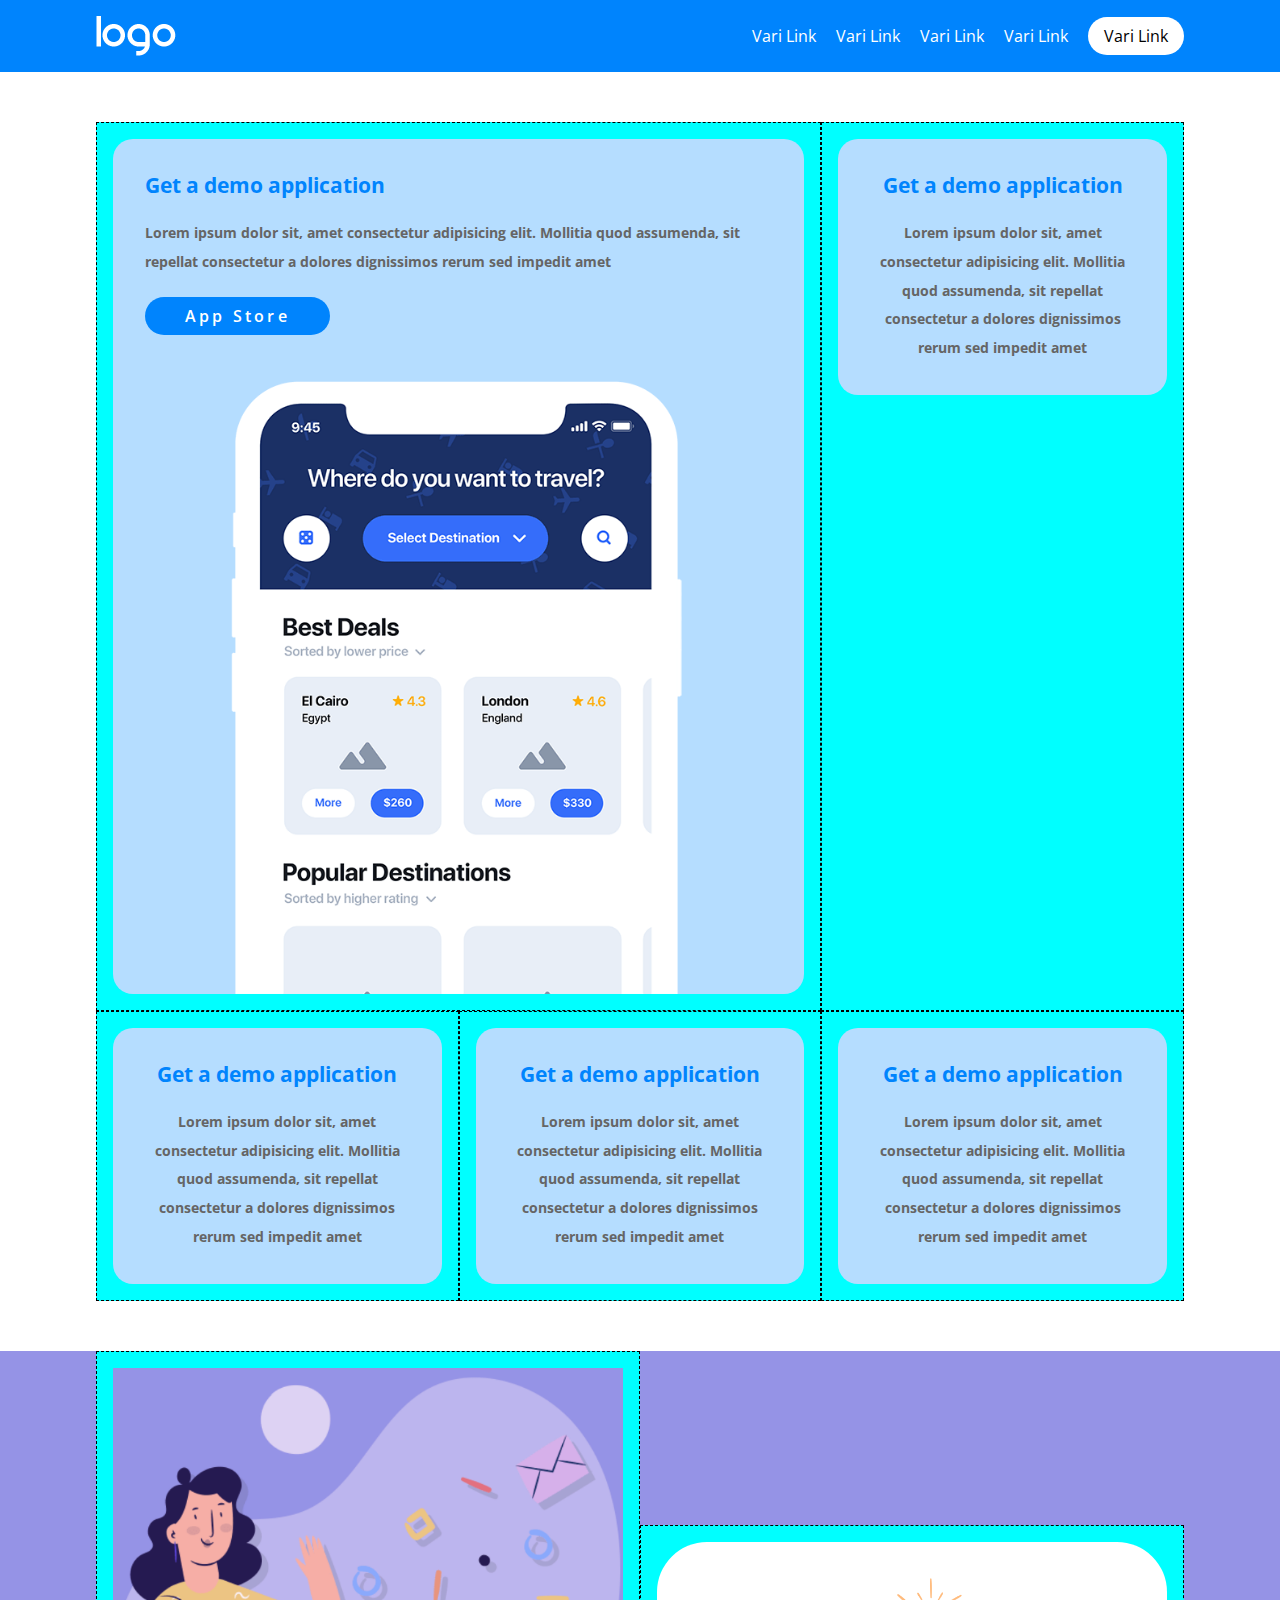
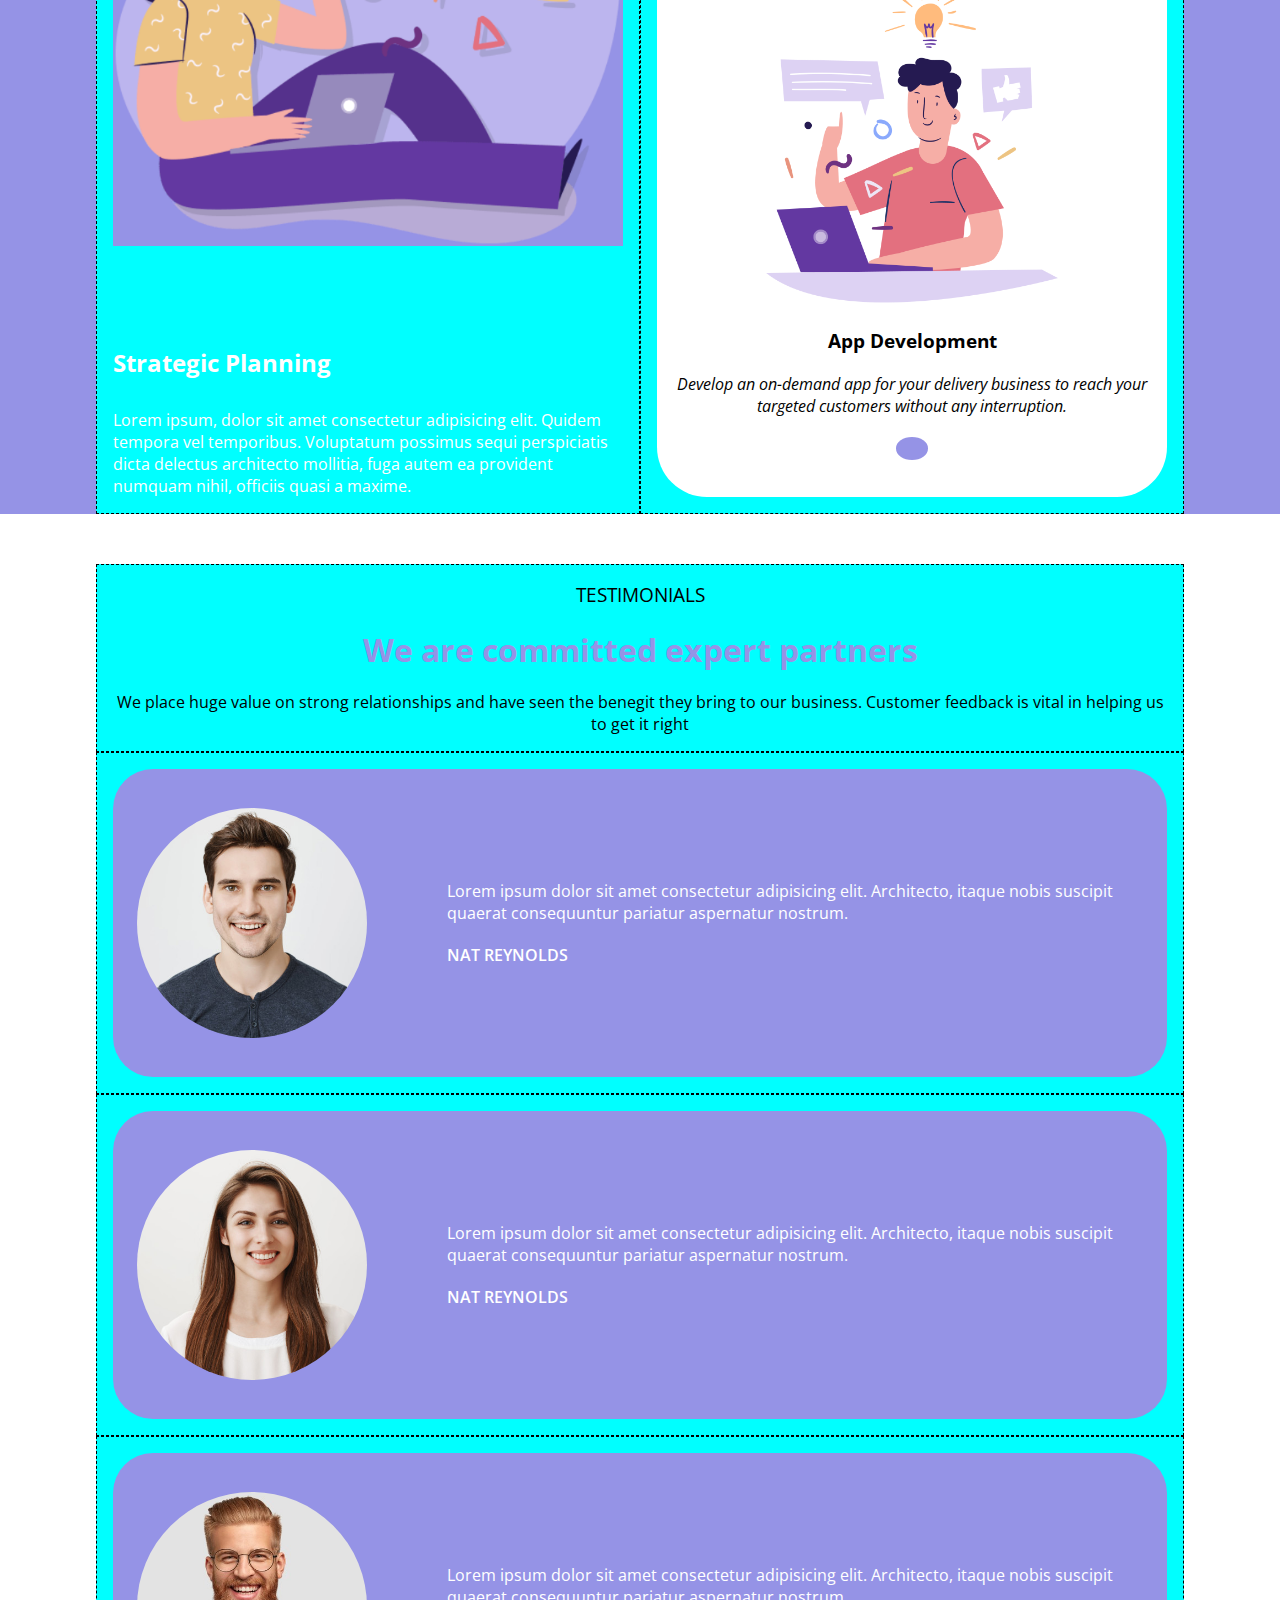
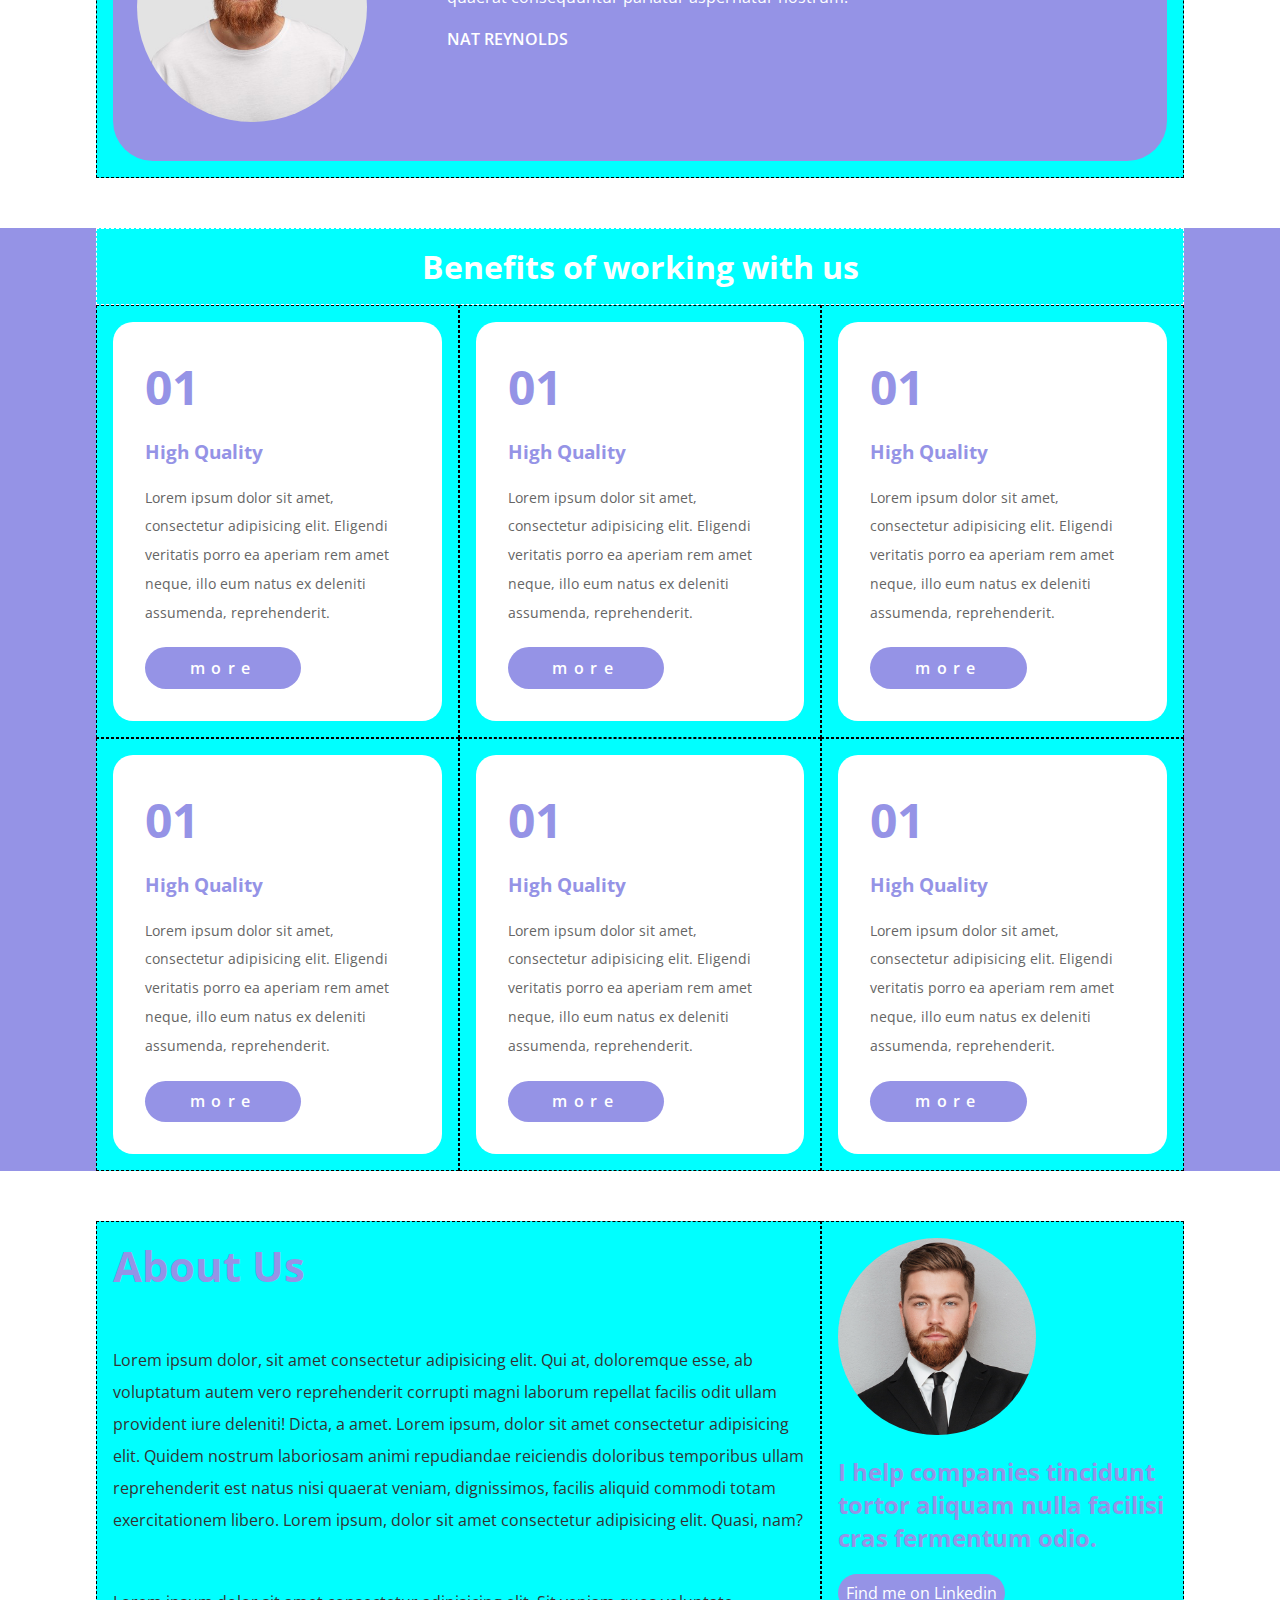
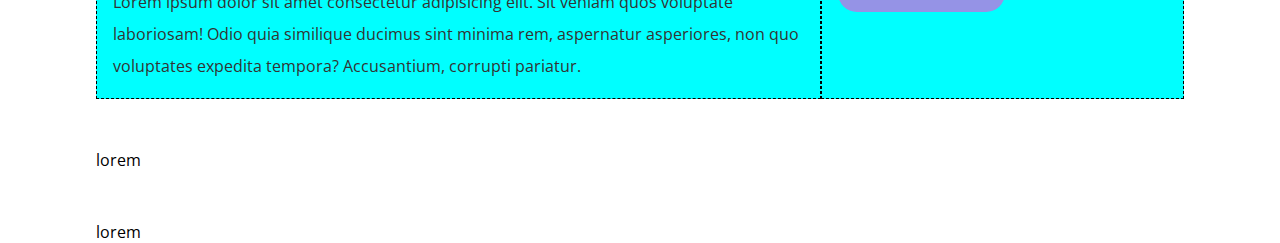
==== commit 8b4bff8f: "add about-us section" ====
--- a/index.html
+++ b/index.html
@@ -308,8 +308,45 @@
       <!-- About Us Section -->
       <section id="about-us">
         <div class="row container">
-          <div class="col-12 col-sm-8"></div>
-          <div class="col-12 col-sm-4"></div>
+          <div class="col-12 col-sm-8">
+            <div class="left">
+              <h1 class="mb-50">About Us</h1>
+              <p class="mb-50">
+                Lorem ipsum dolor, sit amet consectetur adipisicing elit. Qui
+                at, doloremque esse, ab voluptatum autem vero reprehenderit
+                corrupti magni laborum repellat facilis odit ullam provident
+                iure deleniti! Dicta, a amet. Lorem ipsum, dolor sit amet
+                consectetur adipisicing elit. Quidem nostrum laboriosam animi
+                repudiandae reiciendis doloribus temporibus ullam reprehenderit
+                est natus nisi quaerat veniam, dignissimos, facilis aliquid
+                commodi totam exercitationem libero. Lorem ipsum, dolor sit amet
+                consectetur adipisicing elit. Quasi, nam?
+              </p>
+              <p>
+                Lorem ipsum dolor sit amet consectetur adipisicing elit. Sit
+                veniam quos voluptate laboriosam! Odio quia similique ducimus
+                sint minima rem, aspernatur asperiores, non quo voluptates
+                expedita tempora? Accusantium, corrupti pariatur.
+              </p>
+            </div>
+          </div>
+
+          <div class="col-12 col-sm-4">
+            <div class="quote">
+              <div class="img-icon mb-20">
+                <img src="./assets/img/about.jpg" alt="" />
+                <i class="fa-solid fa-quote-left"></i>
+              </div>
+              <h2 class="mb-20">
+                I help companies tincidunt tortor aliquam nulla facilisi cras
+                fermentum odio.
+              </h2>
+              <a href="#" class="btn">
+                <i class="fa-brands fa-linkedin"> </i>
+                Find me on Linkedin
+              </a>
+            </div>
+          </div>
         </div>
       </section>
 
--- a/assets/css/style.css
+++ b/assets/css/style.css
@@ -341,6 +341,49 @@
 
 /* #endregion BENEFITS */
 
+/* #region ABOUT US SECTION */
+
+.left h1 {
+  color: var(--bg-violet);
+  font-size: 2.6rem;
+}
+
+.left p {
+  line-height: 2rem;
+  color: var(--bg-footer);
+}
+
+.quote .img-icon {
+  width: 60%;
+  position: relative;
+}
+
+.img-icon i {
+  position: absolute;
+  color: var(--bg-violet);
+  top: 0;
+  right: 0;
+  font-size: 3.5rem;
+}
+
+.quote img {
+  width: 100%;
+  border-radius: 50%;
+}
+
+.quote h2 {
+  color: var(--bg-violet);
+}
+
+.quote .btn {
+  color: white;
+  background-color: var(--bg-violet);
+  padding: 0.5rem;
+  border-radius: 20px;
+}
+
+/* #region ABOUT US SECTION */
+
 /* #endregion MAIN */
 
 /* #region FOOTER */
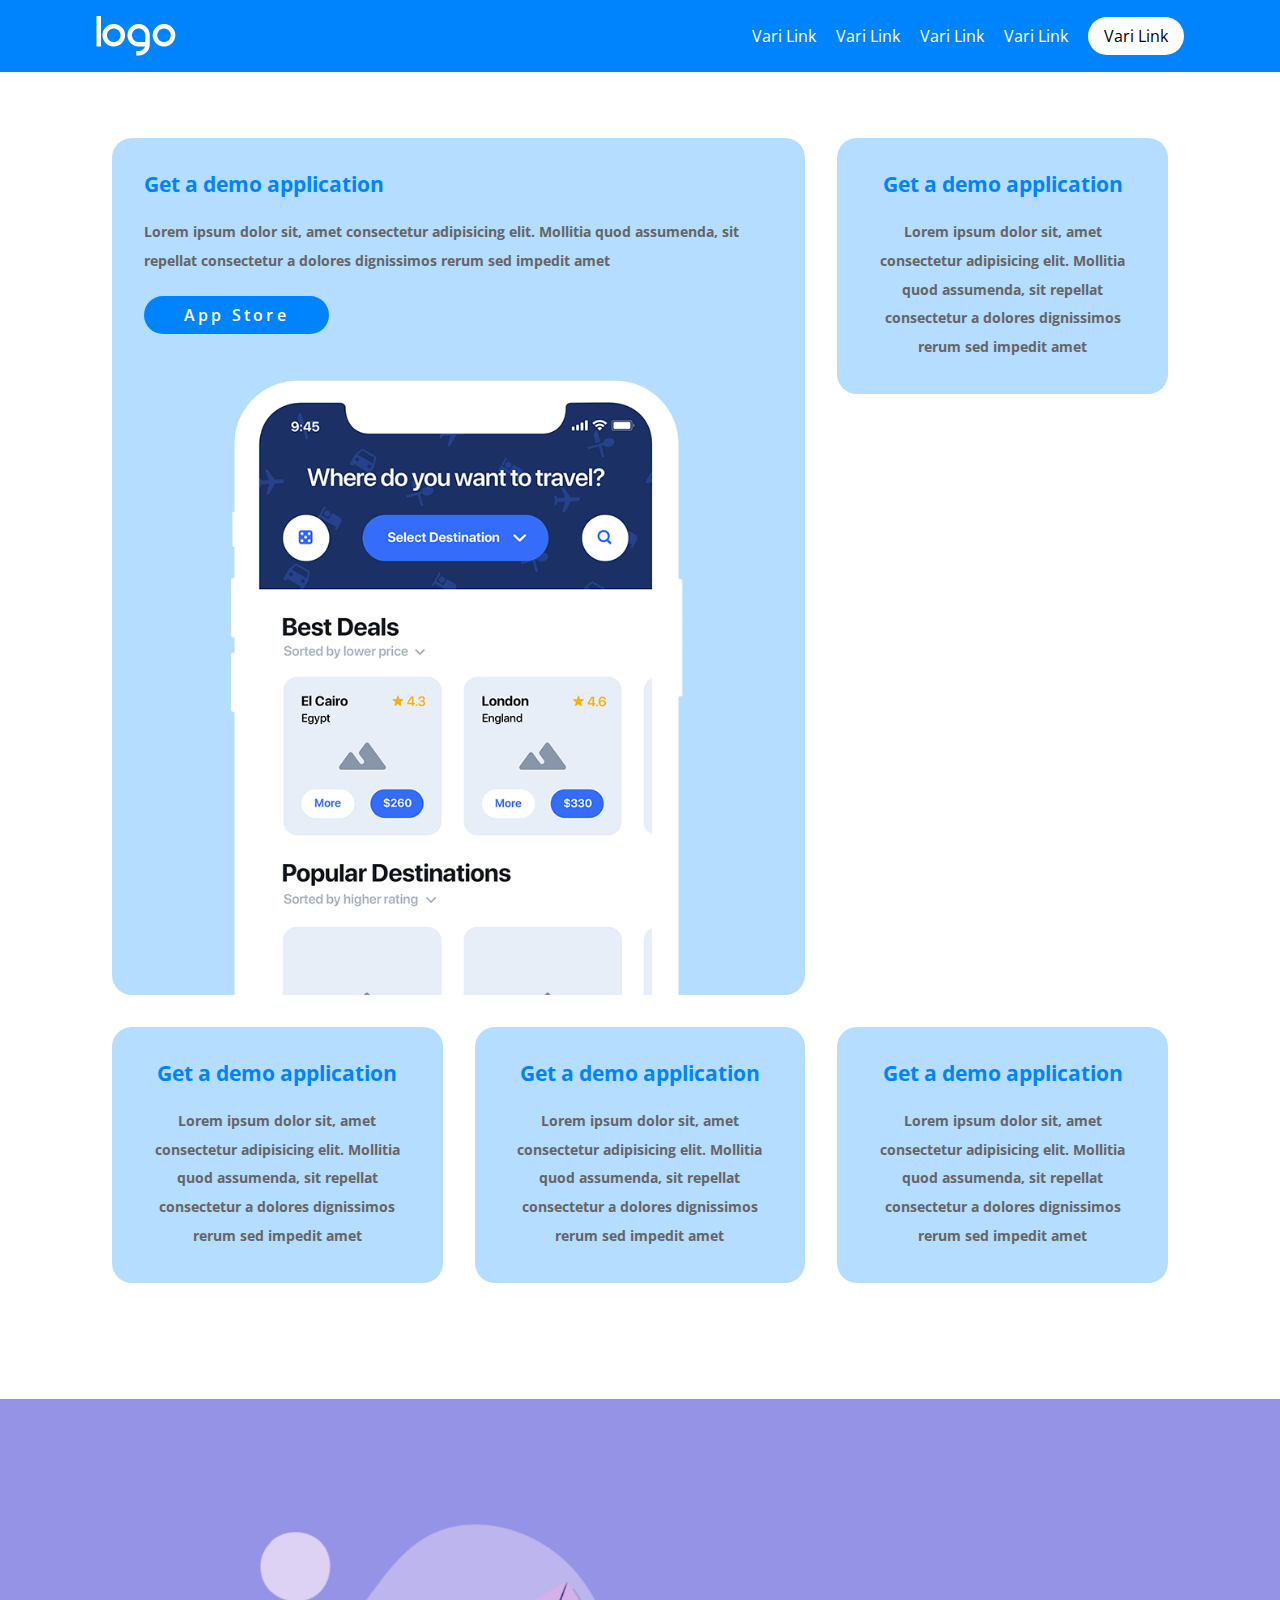
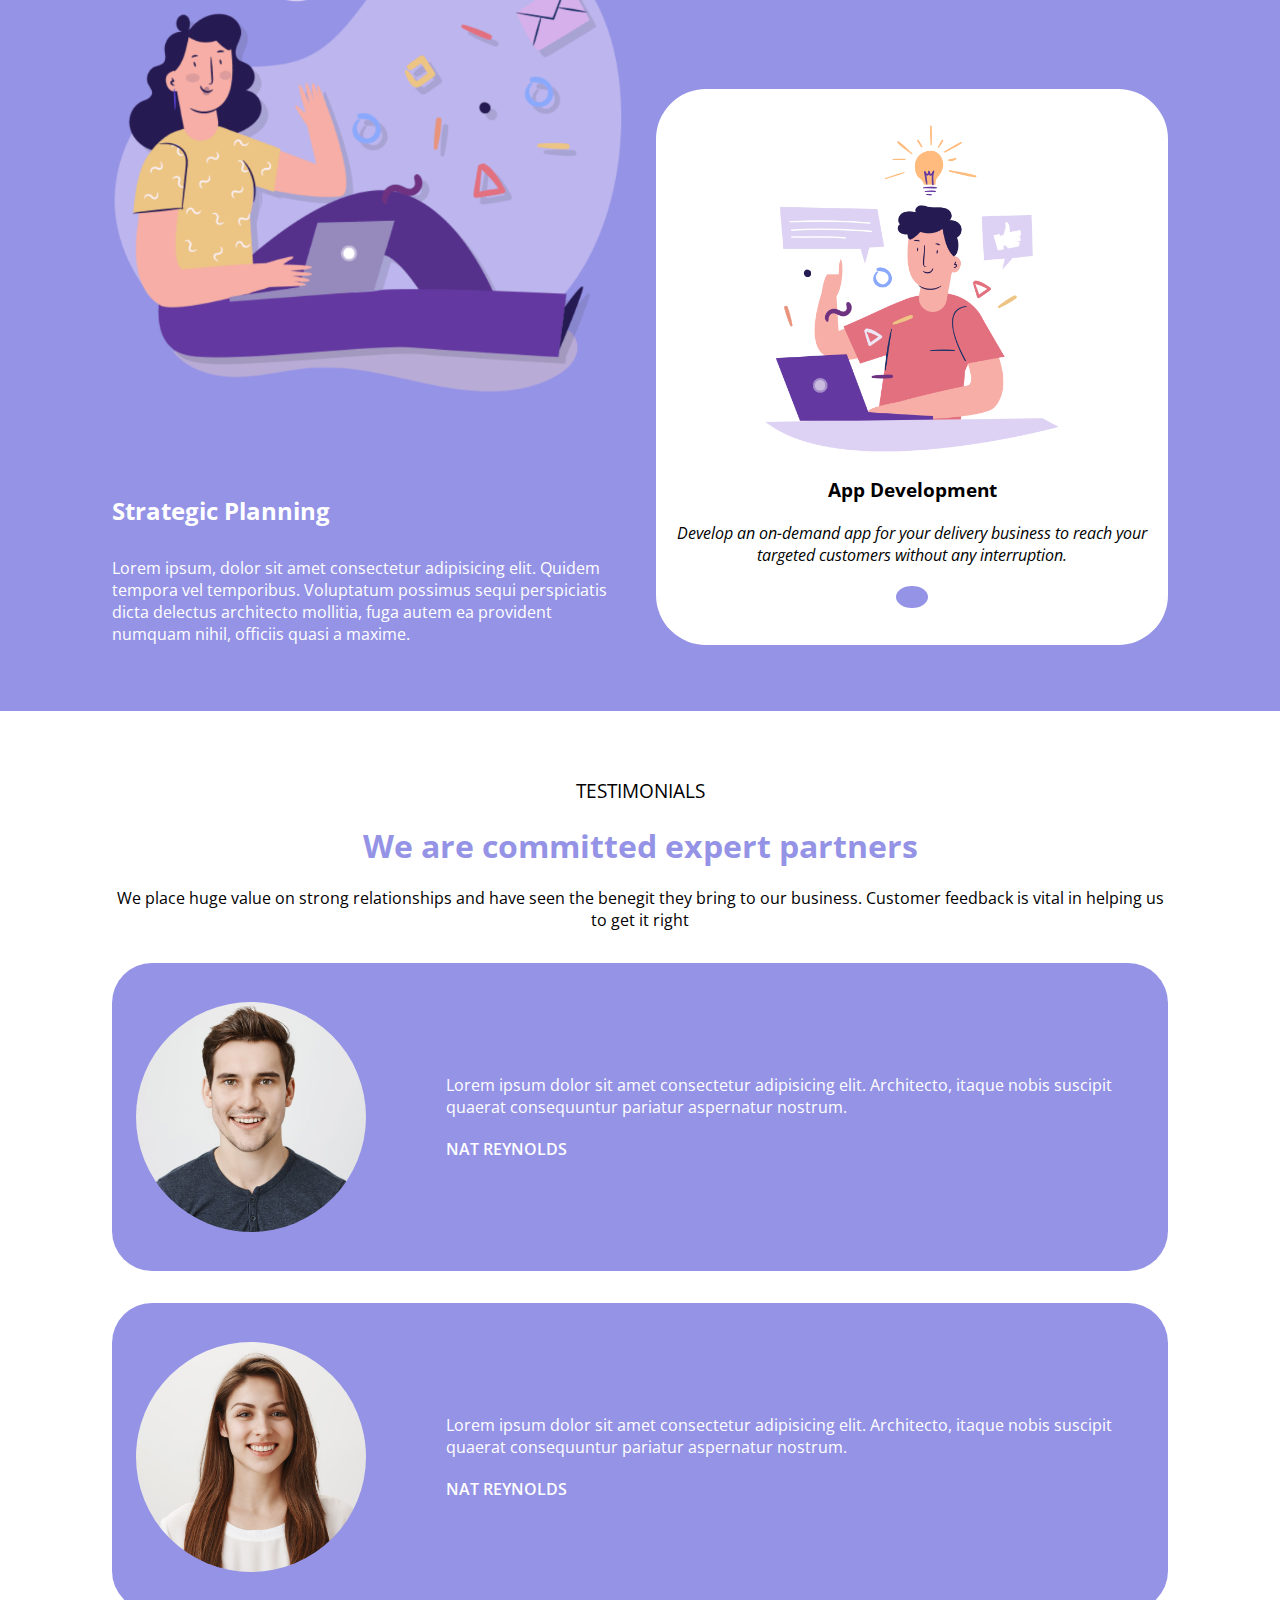
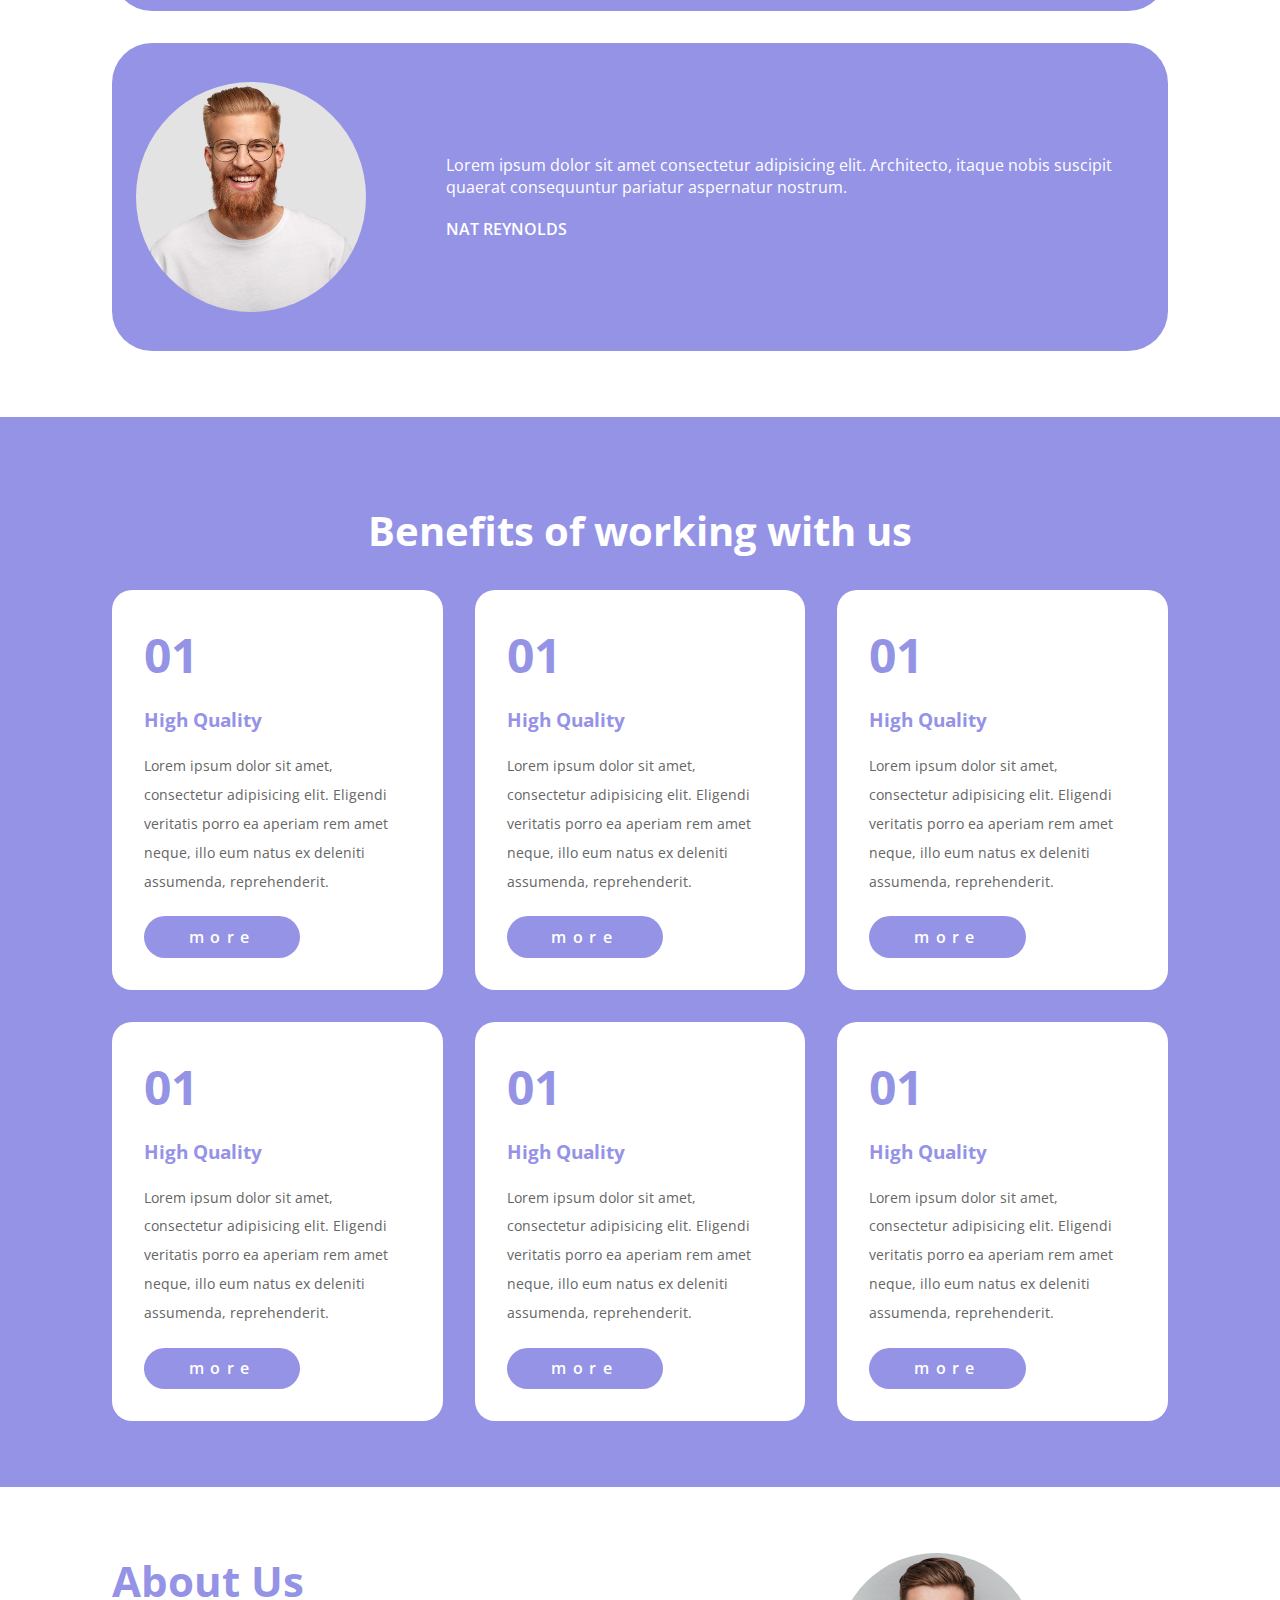
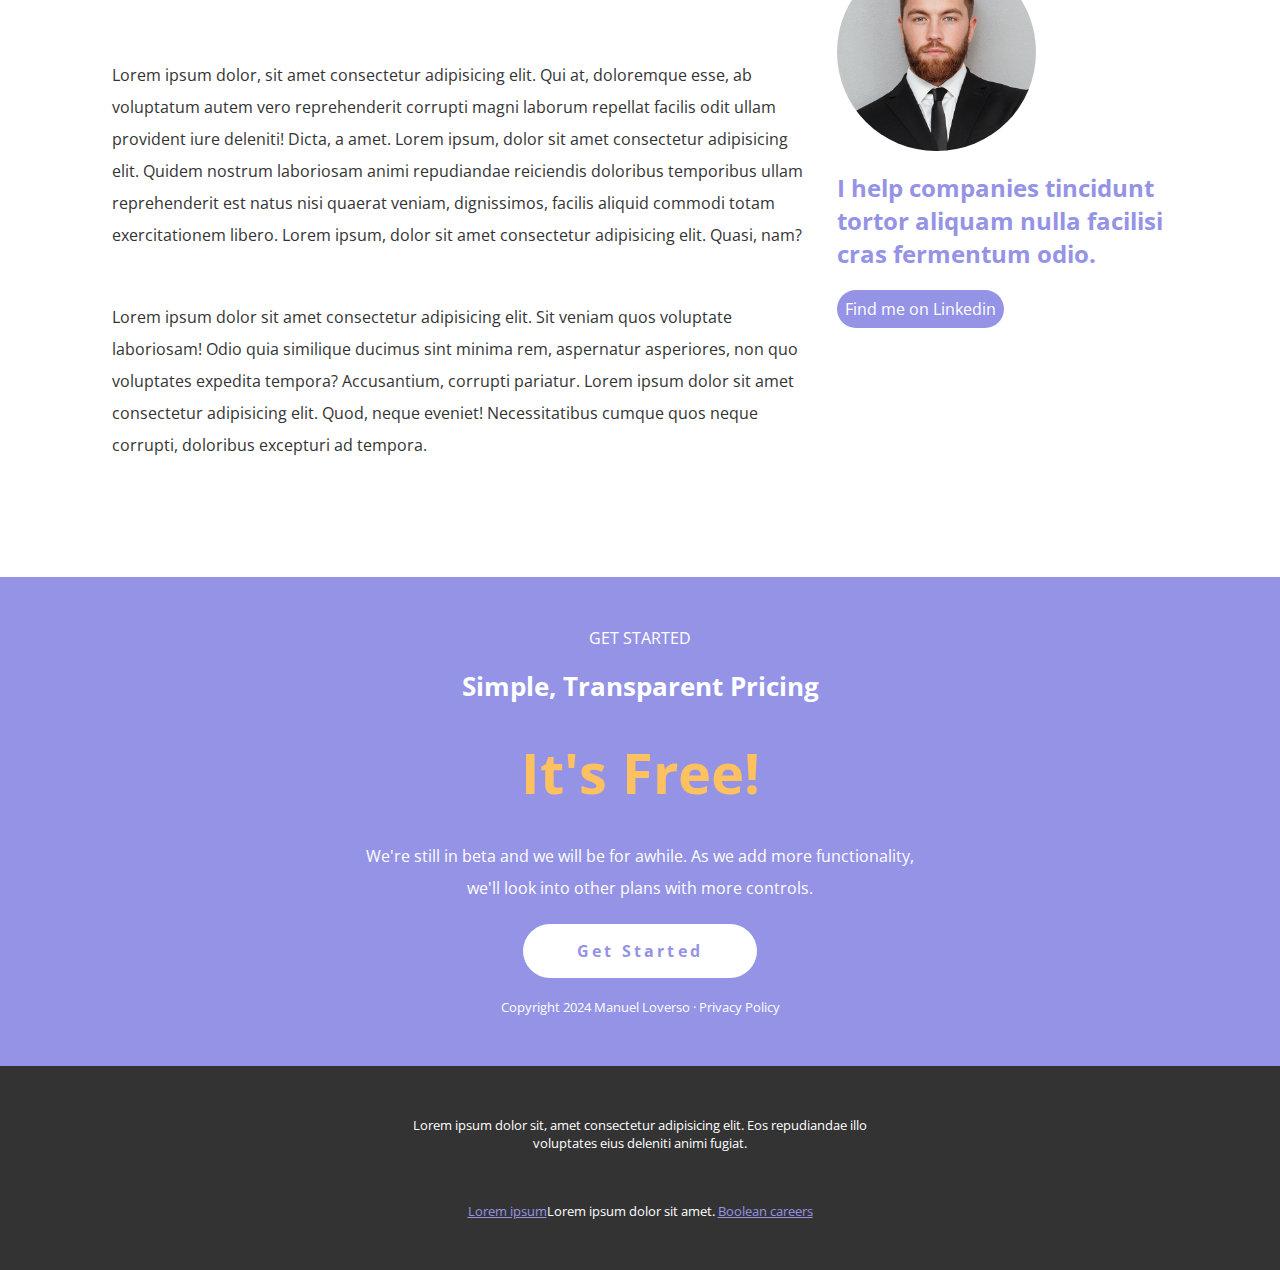
==== commit d0243c89: "add footer" ====
--- a/index.html
+++ b/index.html
@@ -21,7 +21,7 @@
   </head>
   <body>
     <!-- Site header -->
-    <header class="mb-50">
+    <header>
       <nav class="container">
         <img class="logo" src="./assets/img/logo.png" alt="" />
 
@@ -326,7 +326,10 @@
                 Lorem ipsum dolor sit amet consectetur adipisicing elit. Sit
                 veniam quos voluptate laboriosam! Odio quia similique ducimus
                 sint minima rem, aspernatur asperiores, non quo voluptates
-                expedita tempora? Accusantium, corrupti pariatur.
+                expedita tempora? Accusantium, corrupti pariatur. Lorem ipsum
+                dolor sit amet consectetur adipisicing elit. Quod, neque
+                eveniet! Necessitatibus cumque quos neque corrupti, doloribus
+                excepturi ad tempora.
               </p>
             </div>
           </div>
@@ -351,14 +354,36 @@
       </section>
 
       <!-- Get Started Section -->
-      <section id="get-started">
-        <div class="container">lorem</div>
+      <section id="get-started" class="bg-violet">
+        <div class="get-started-container">
+          <p class="mb-20">GET STARTED</p>
+          <h2 class="mb-30">Simple, Transparent Pricing</h2>
+          <h1 class="mb-30">It's Free!</h1>
+          <p class="mb-20">
+            We're still in beta and we will be for awhile. As we add more
+            functionality, we'll look into other plans with more controls.
+          </p>
+          <a href="#" class="btn mb-20">Get Started</a>
+          <p class="copyright">
+            Copyright 2024 Manuel Loverso &centerdot; Privacy Policy
+          </p>
+        </div>
       </section>
     </main>
 
     <!-- Site Footer -->
     <footer>
-      <div class="container">lorem</div>
+      <div class="footer-container">
+        <p class="mb-50">
+          Lorem ipsum dolor sit, amet consectetur adipisicing elit. Eos
+          repudiandae illo voluptates eius deleniti animi fugiat.
+        </p>
+
+        <p>
+          <a href="#">Lorem ipsum </a>Lorem ipsum dolor sit amet.
+          <a href="#"> Boolean careers</a>
+        </p>
+      </div>
     </footer>
   </body>
 </html>
--- a/assets/css/style.css
+++ b/assets/css/style.css
@@ -22,11 +22,6 @@
 ul li {
   list-style: none;
 }
-
-section {
-  margin-bottom: 50px;
-}
-
 :root {
   --bg-white: #fff;
   --bg-navbar: #0084fd;
@@ -57,8 +52,8 @@
 
 [class^="col-"] {
   padding: 1rem;
-  border: 1px dashed;
-  background-color: aqua;
+  /* border: 1px dashed;
+  background-color: aqua; */
 }
 
 .col-1 {
@@ -172,6 +167,10 @@
 /* #region MAIN */
 
 /* #region DEMO SECTION */
+#demo-download {
+  padding: 50px 0 100px 0;
+}
+
 #demo-download .card {
   background-color: var(--demo-cards);
   padding: 2rem;
@@ -221,6 +220,10 @@
 /* #endregion DEMO SECTION */
 
 /* #region PLANNING SECTION */
+#planning {
+  padding: 100px 0 50px 0;
+}
+
 .strategic-planning div img {
   width: 100%;
 }
@@ -251,6 +254,9 @@
 /* #endregion PLANNING SECTION */
 
 /*  #region PARTNERS SECTION */
+#partners {
+  padding: 50px 0;
+}
 
 .testimonial-top {
   text-align: center;
@@ -303,10 +309,14 @@
 /*  #endregion PARTNERS SECTION */
 
 /* #region BENEFITS */
+#benefits {
+  padding: 70px 0 50px 0;
+}
 
 #benefits h1 {
   color: white;
   text-align: center;
+  font-size: 2.5rem;
 }
 
 .benefits-card {
@@ -342,6 +352,9 @@
 /* #endregion BENEFITS */
 
 /* #region ABOUT US SECTION */
+#about-us {
+  padding: 50px 0 100px 0;
+}
 
 .left h1 {
   color: var(--bg-violet);
@@ -363,7 +376,7 @@
   color: var(--bg-violet);
   top: 0;
   right: 0;
-  font-size: 3.5rem;
+  font-size: 300%;
 }
 
 .quote img {
@@ -382,11 +395,75 @@
   border-radius: 20px;
 }
 
-/* #region ABOUT US SECTION */
+/* #endregion ABOUT US SECTION */
+
+/* #region GET STARTED SECTION */
+#get-started {
+  padding: 50px 0;
+}
+
+.get-started-container {
+  text-align: center;
+  color: white;
+  margin: auto;
+  width: 80%;
+  max-width: 550px;
+}
+
+#get-started h2 {
+  font-size: 1.6rem;
+}
+
+#get-started h1 {
+  color: var(--itsfree-text);
+  font-size: 3.5rem;
+}
+
+#get-started h1 + p {
+  line-height: 2rem;
+}
+
+#get-started .btn {
+  color: var(--bg-violet);
+  background-color: white;
+  padding: 1rem 3.4rem;
+  border-radius: 30px;
+  font-weight: 700;
+  letter-spacing: 0.2rem;
+}
+
+#get-started .copyright {
+  font-size: 0.8rem;
+}
+
+/* #endregion GET STARTED SECTION */
 
 /* #endregion MAIN */
 
 /* #region FOOTER */
+
+footer {
+  background-color: var(--bg-footer);
+  padding: 50px 0;
+}
+
+.footer-container {
+  width: 90%;
+  margin: auto;
+  max-width: 500px;
+  text-align: center;
+  color: white;
+}
+
+footer p {
+  font-size: 0.8rem;
+}
+
+footer a {
+  color: var(--bg-violet);
+  text-decoration: underline;
+}
+
 /* #endregion FOOTER */
 
 /* #region MEDIA QUERIES */
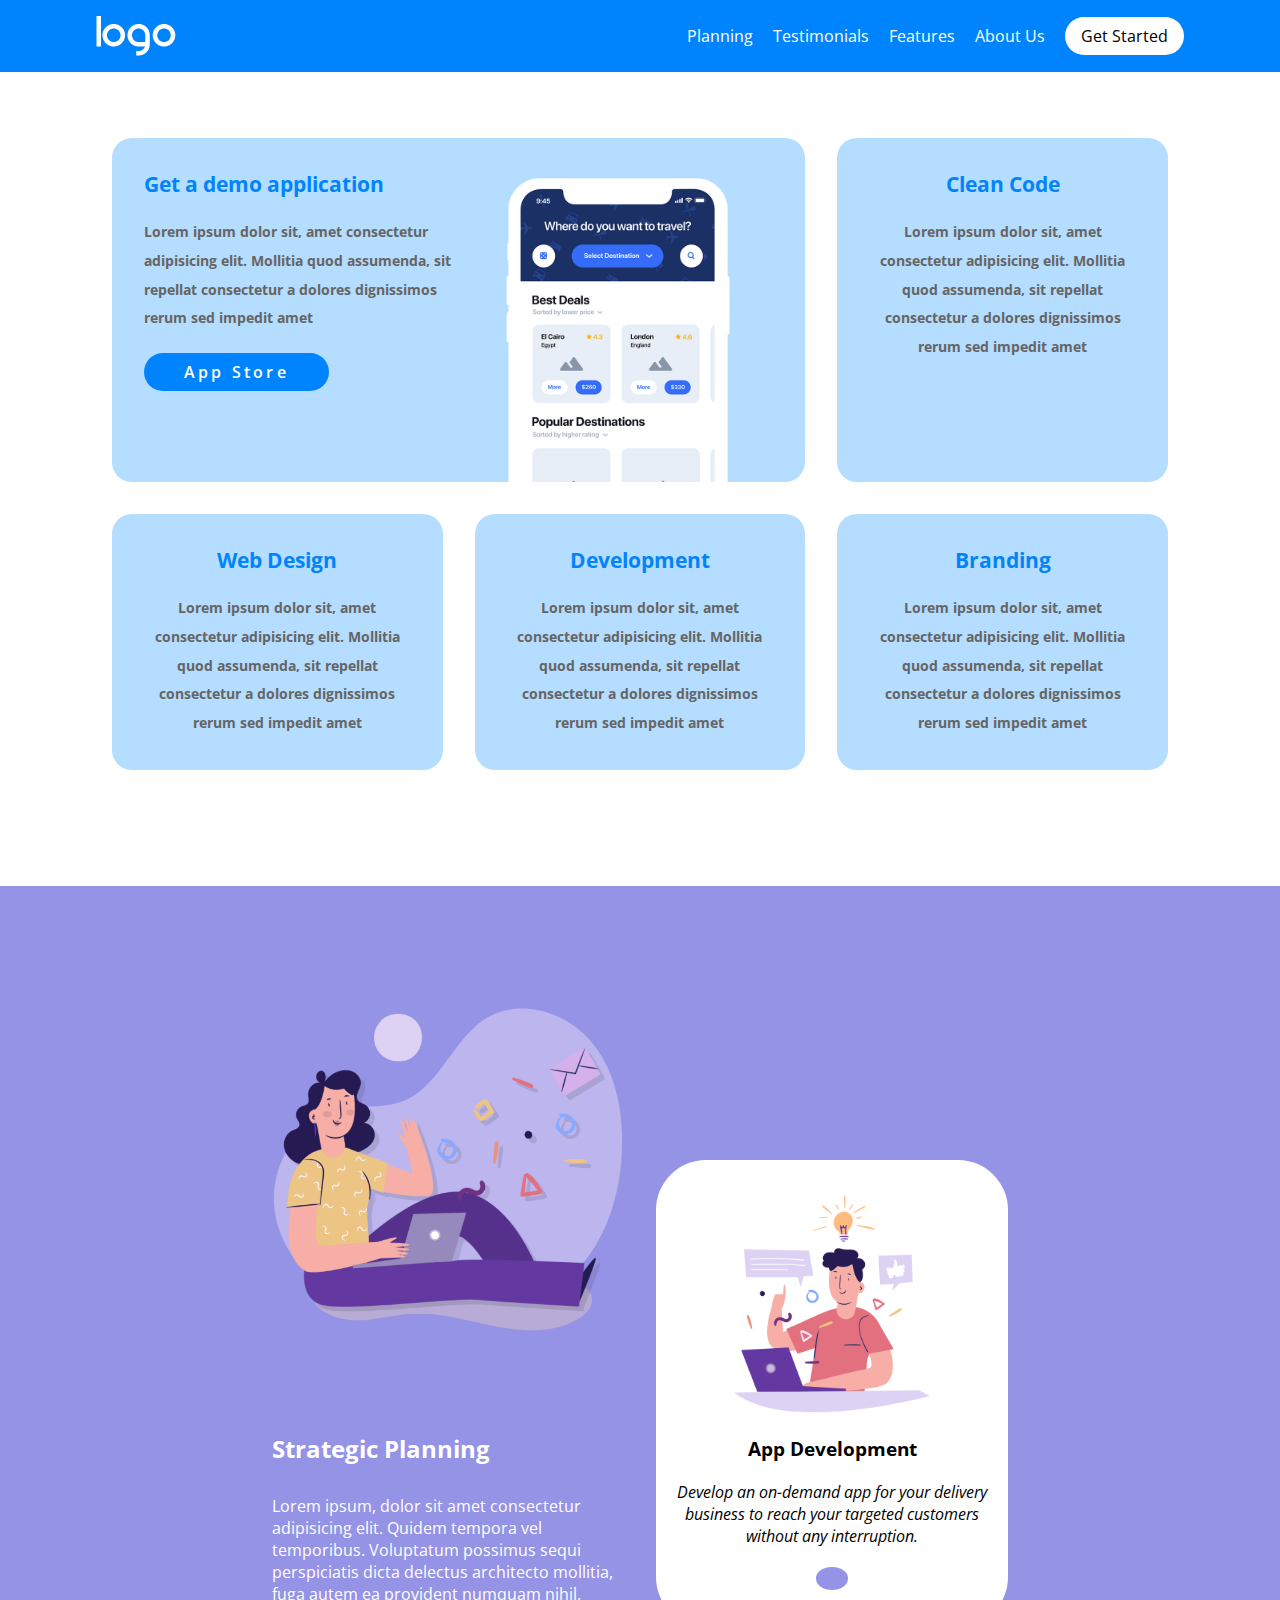
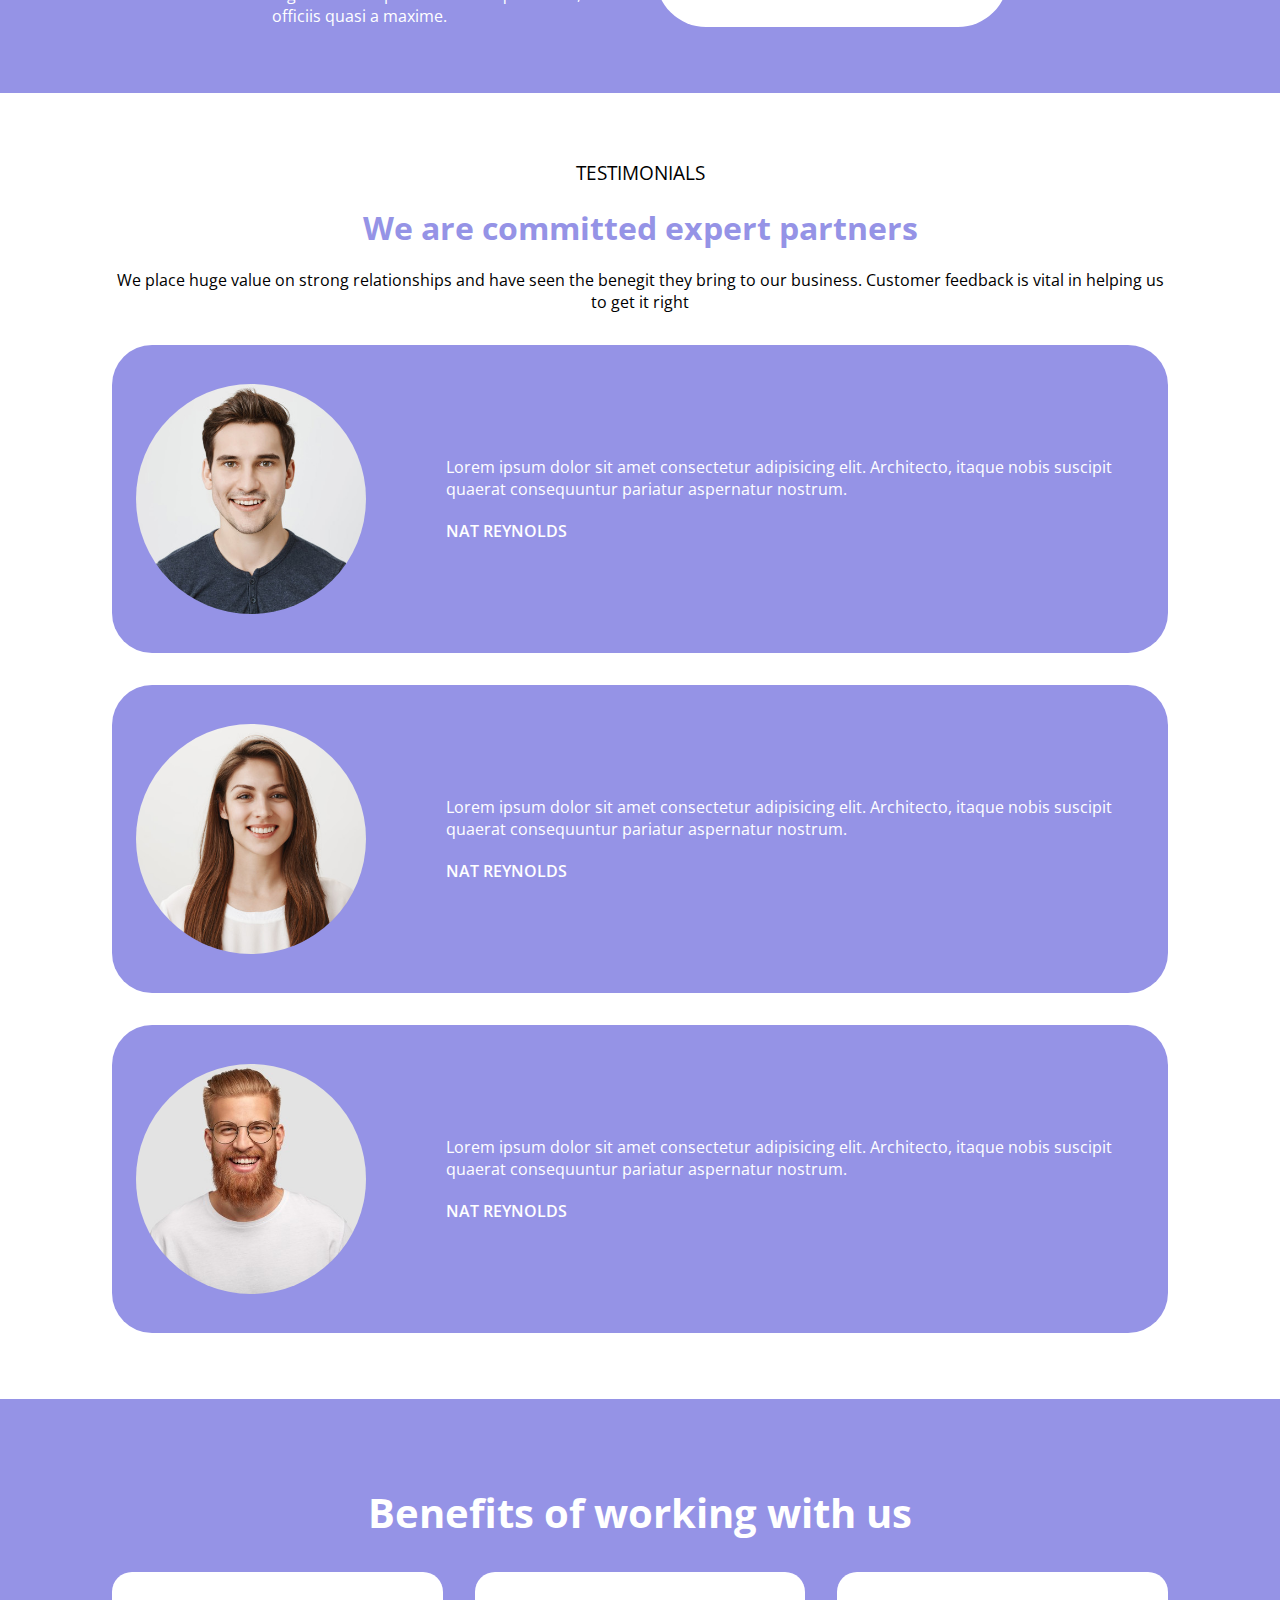
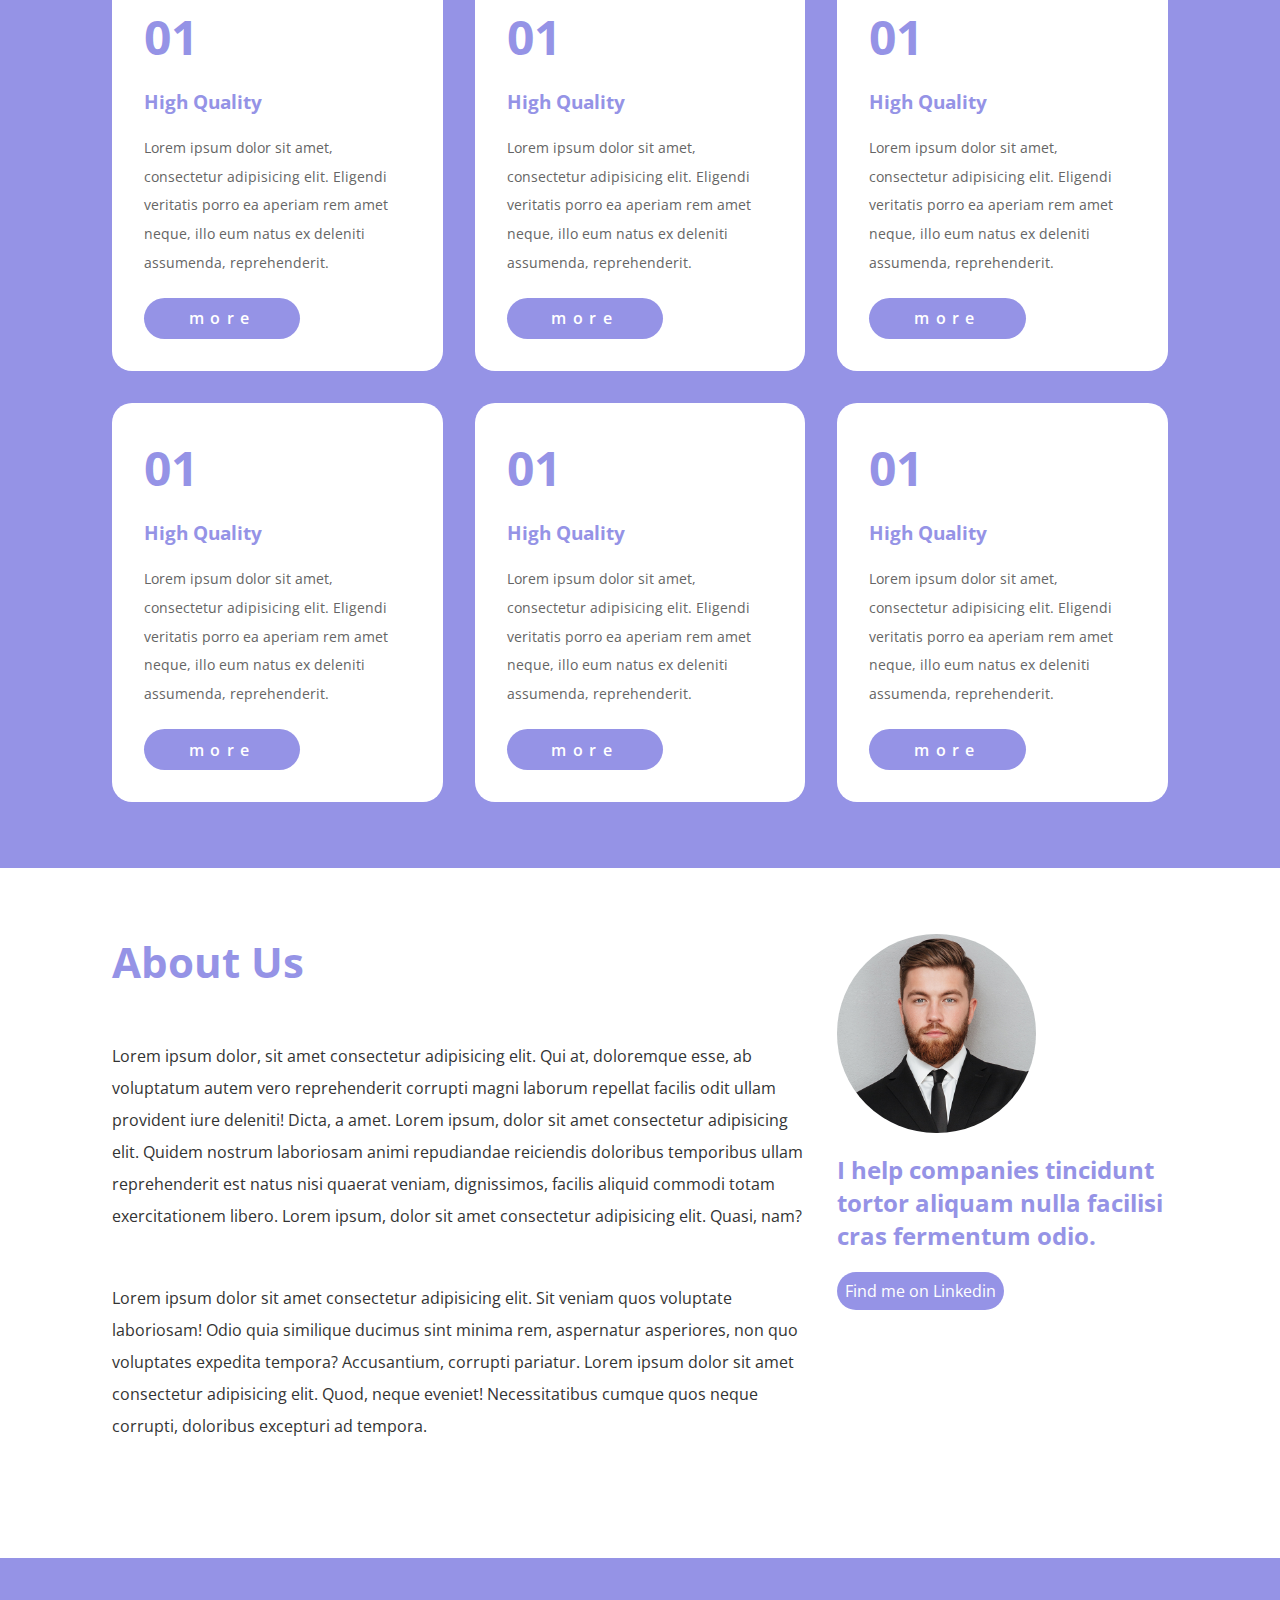
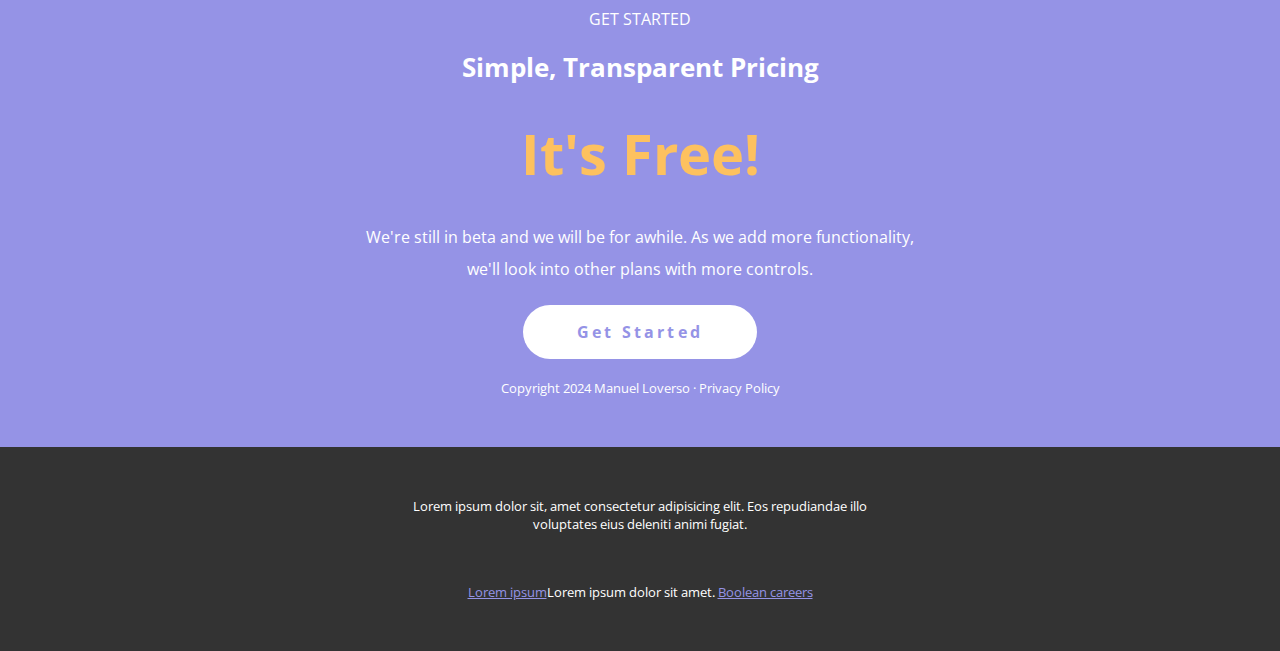
==== commit 4490f741: "fix demo-cards heights" ====
--- a/index.html
+++ b/index.html
@@ -28,11 +28,11 @@
         <!-- Only for Desktop -->
         <div class="nav-links">
           <ul>
-            <li><a href="#">Vari Link</a></li>
-            <li><a href="#">Vari Link</a></li>
-            <li><a href="#">Vari Link</a></li>
-            <li><a href="#">Vari Link</a></li>
-            <li><a href="#">Vari Link</a></li>
+            <li><a href="#">Planning</a></li>
+            <li><a href="#">Testimonials</a></li>
+            <li><a href="#">Features</a></li>
+            <li><a href="#">About Us</a></li>
+            <li><a href="#">Get Started</a></li>
           </ul>
         </div>
 
@@ -48,29 +48,45 @@
       <!-- Demo Download Section -->
       <section id="demo-download">
         <div class="row container">
-          <div class="col-12 col-sm-8">
-            <!-- card -->
-            <div class="card">
-              <h3 class="mb-20">Get a demo application</h3>
-              <p class="mb-20">
+          <div class="col-12 col-sm-8 bigger-card">
+            <!-- card -->
+            <div class="card">
+              <div class="demo-left">
+                <h3 class="mb-20">Get a demo application</h3>
+                <p class="mb-20">
+                  Lorem ipsum dolor sit, amet consectetur adipisicing elit.
+                  Mollitia quod assumenda, sit repellat consectetur a dolores
+                  dignissimos rerum sed impedit amet
+                </p>
+                <a href="#" class="btn mb-30"
+                  ><i class="fa-brands fa-apple"></i> App Store</a
+                >
+              </div>
+
+              <div class="demo-img">
+                <img src="./assets/img/phone.png" alt="" />
+              </div>
+            </div>
+          </div>
+
+          <div class="col-12 col-sm-4">
+            <!-- card -->
+            <div class="card">
+              <i class="fa-solid fa-file-code mb-30"></i>
+              <h3 class="mb-20">Clean Code</h3>
+              <p>
                 Lorem ipsum dolor sit, amet consectetur adipisicing elit.
                 Mollitia quod assumenda, sit repellat consectetur a dolores
                 dignissimos rerum sed impedit amet
               </p>
-              <a href="#" class="btn mb-30"
-                ><i class="fa-brands fa-apple"></i> App Store</a
-              >
-              <div>
-                <img src="./assets/img/phone.png" alt="" />
-              </div>
-            </div>
-          </div>
-
-          <div class="col-12 col-sm-4">
-            <!-- card -->
-            <div class="card">
-              <i class="fa-solid fa-file-code mb-30"></i>
-              <h3 class="mb-20">Get a demo application</h3>
+            </div>
+          </div>
+
+          <div class="col-12 col-sm-4">
+            <!-- card -->
+            <div class="card">
+              <i class="fa-solid fa-compass-drafting mb-30"></i>
+              <h3 class="mb-20">Web Design</h3>
               <p>
                 Lorem ipsum dolor sit, amet consectetur adipisicing elit.
                 Mollitia quod assumenda, sit repellat consectetur a dolores
@@ -82,8 +98,8 @@
           <div class="col-12 col-sm-4">
             <!-- card -->
             <div class="card">
-              <i class="fa-solid fa-file-code mb-30"></i>
-              <h3 class="mb-20">Get a demo application</h3>
+              <i class="fa-solid fa-laptop-code mb-30"></i>
+              <h3 class="mb-20">Development</h3>
               <p>
                 Lorem ipsum dolor sit, amet consectetur adipisicing elit.
                 Mollitia quod assumenda, sit repellat consectetur a dolores
@@ -95,21 +111,8 @@
           <div class="col-12 col-sm-4">
             <!-- card -->
             <div class="card">
-              <i class="fa-solid fa-file-code mb-30"></i>
-              <h3 class="mb-20">Get a demo application</h3>
-              <p>
-                Lorem ipsum dolor sit, amet consectetur adipisicing elit.
-                Mollitia quod assumenda, sit repellat consectetur a dolores
-                dignissimos rerum sed impedit amet
-              </p>
-            </div>
-          </div>
-
-          <div class="col-12 col-sm-4">
-            <!-- card -->
-            <div class="card">
-              <i class="fa-solid fa-file-code mb-30"></i>
-              <h3 class="mb-20">Get a demo application</h3>
+              <i class="fa-solid fa-bullhorn mb-30"></i>
+              <h3 class="mb-20">Branding</h3>
               <p>
                 Lorem ipsum dolor sit, amet consectetur adipisicing elit.
                 Mollitia quod assumenda, sit repellat consectetur a dolores
--- a/assets/css/style.css
+++ b/assets/css/style.css
@@ -178,7 +178,7 @@
   border-radius: 20px;
 }
 
-#demo-download .col-12:first-child .card {
+#demo-download .bigger-card .card {
   padding-bottom: 0;
   text-align: start;
 }
@@ -188,19 +188,19 @@
   font-size: 5rem;
 }
 
-#demo-download .card > h3 {
+#demo-download .card h3 {
   color: var(--bg-navbar);
   font-size: 1.3rem;
 }
 
-#demo-download .card > p {
+#demo-download .card p {
   color: var(--text-demo);
   font-weight: 700;
   font-size: 0.9rem;
   line-height: 2;
 }
 
-#demo-download .card > .btn {
+#demo-download .bigger-card .btn {
   padding: 0.5rem 2.5rem;
   background-color: var(--bg-navbar);
   font-weight: 600;
@@ -209,12 +209,14 @@
   border-radius: 20px;
 }
 
-#demo-download .card > div {
+#demo-download .card > .demo-img {
   width: 90%;
+  max-width: 280px;
   margin: auto;
-}
-
-#demo-download .card div img {
+  align-self: flex-end;
+}
+
+#demo-download .bigger-card .demo-img img {
   width: 100%;
 }
 /* #endregion DEMO SECTION */
@@ -508,6 +510,14 @@
     gap: 30px;
     text-align: start;
   }
+
+  #demo-download .bigger-card .demo-img {
+    margin: 0;
+  }
+
+  #demo-download .card {
+    height: 100%;
+  }
 }
 
 /* DESPTOP RESPONSIVE */
@@ -567,6 +577,20 @@
   .testimonial-card {
     gap: 80px;
   }
+
+  #demo-download .bigger-card .card {
+    display: flex;
+    gap: 20px;
+
+    & .demo-left {
+      width: 50%;
+    }
+  }
+
+  #planning .container {
+    width: 60%;
+    max-width: 950px;
+  }
 }
 
 /* #endregion MEDIA QUERIES */
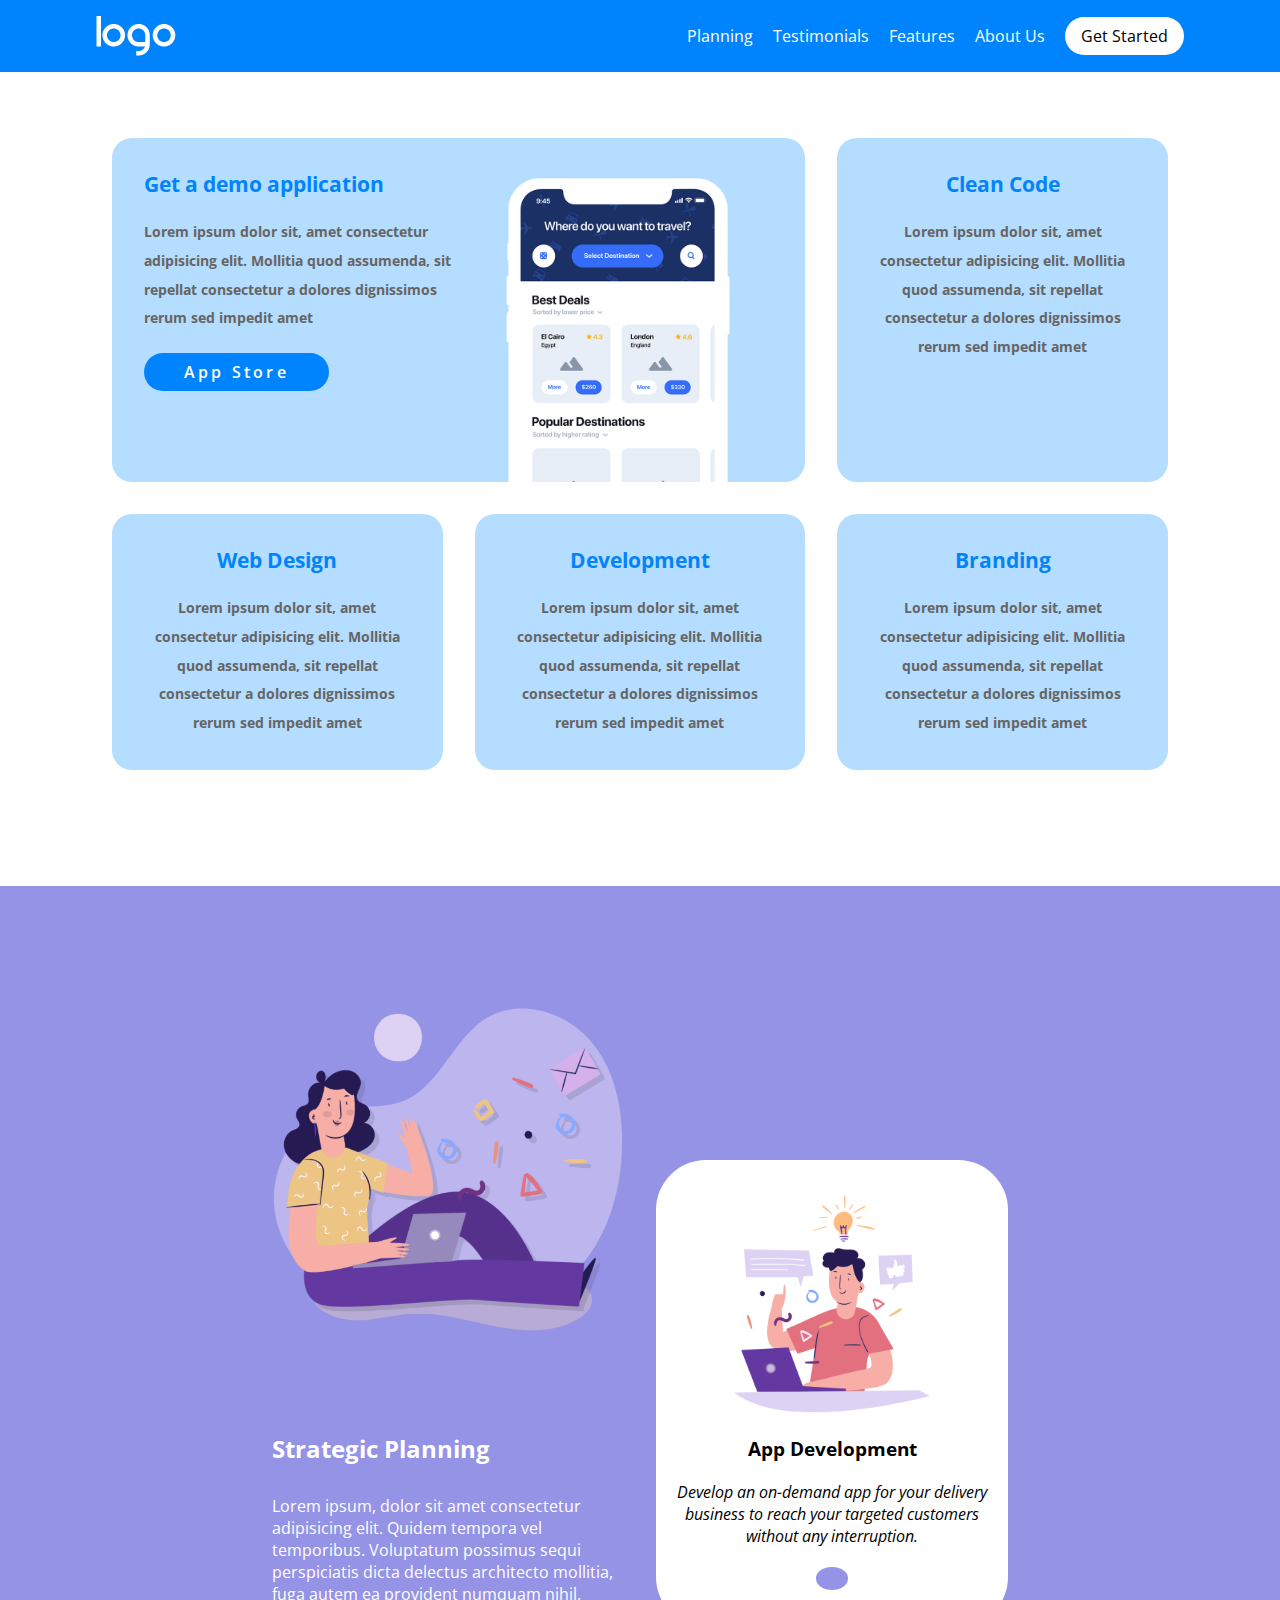
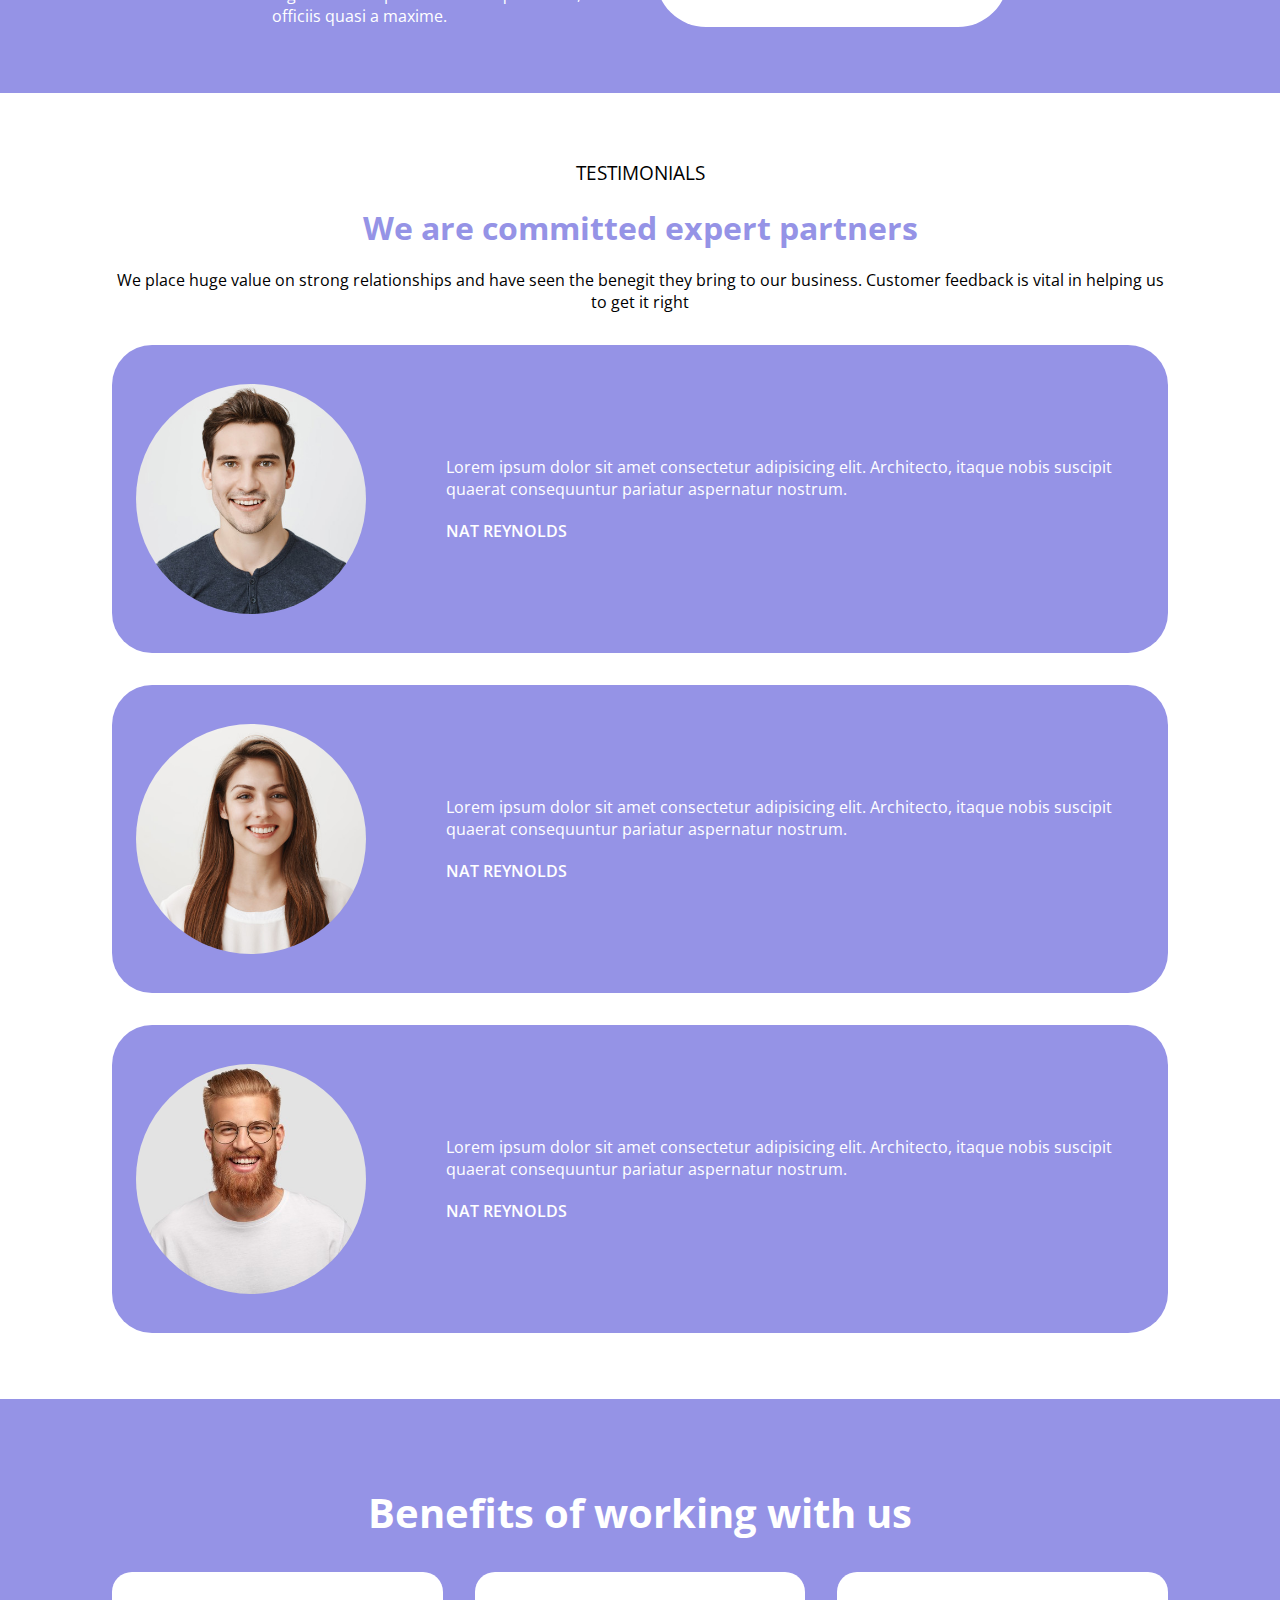
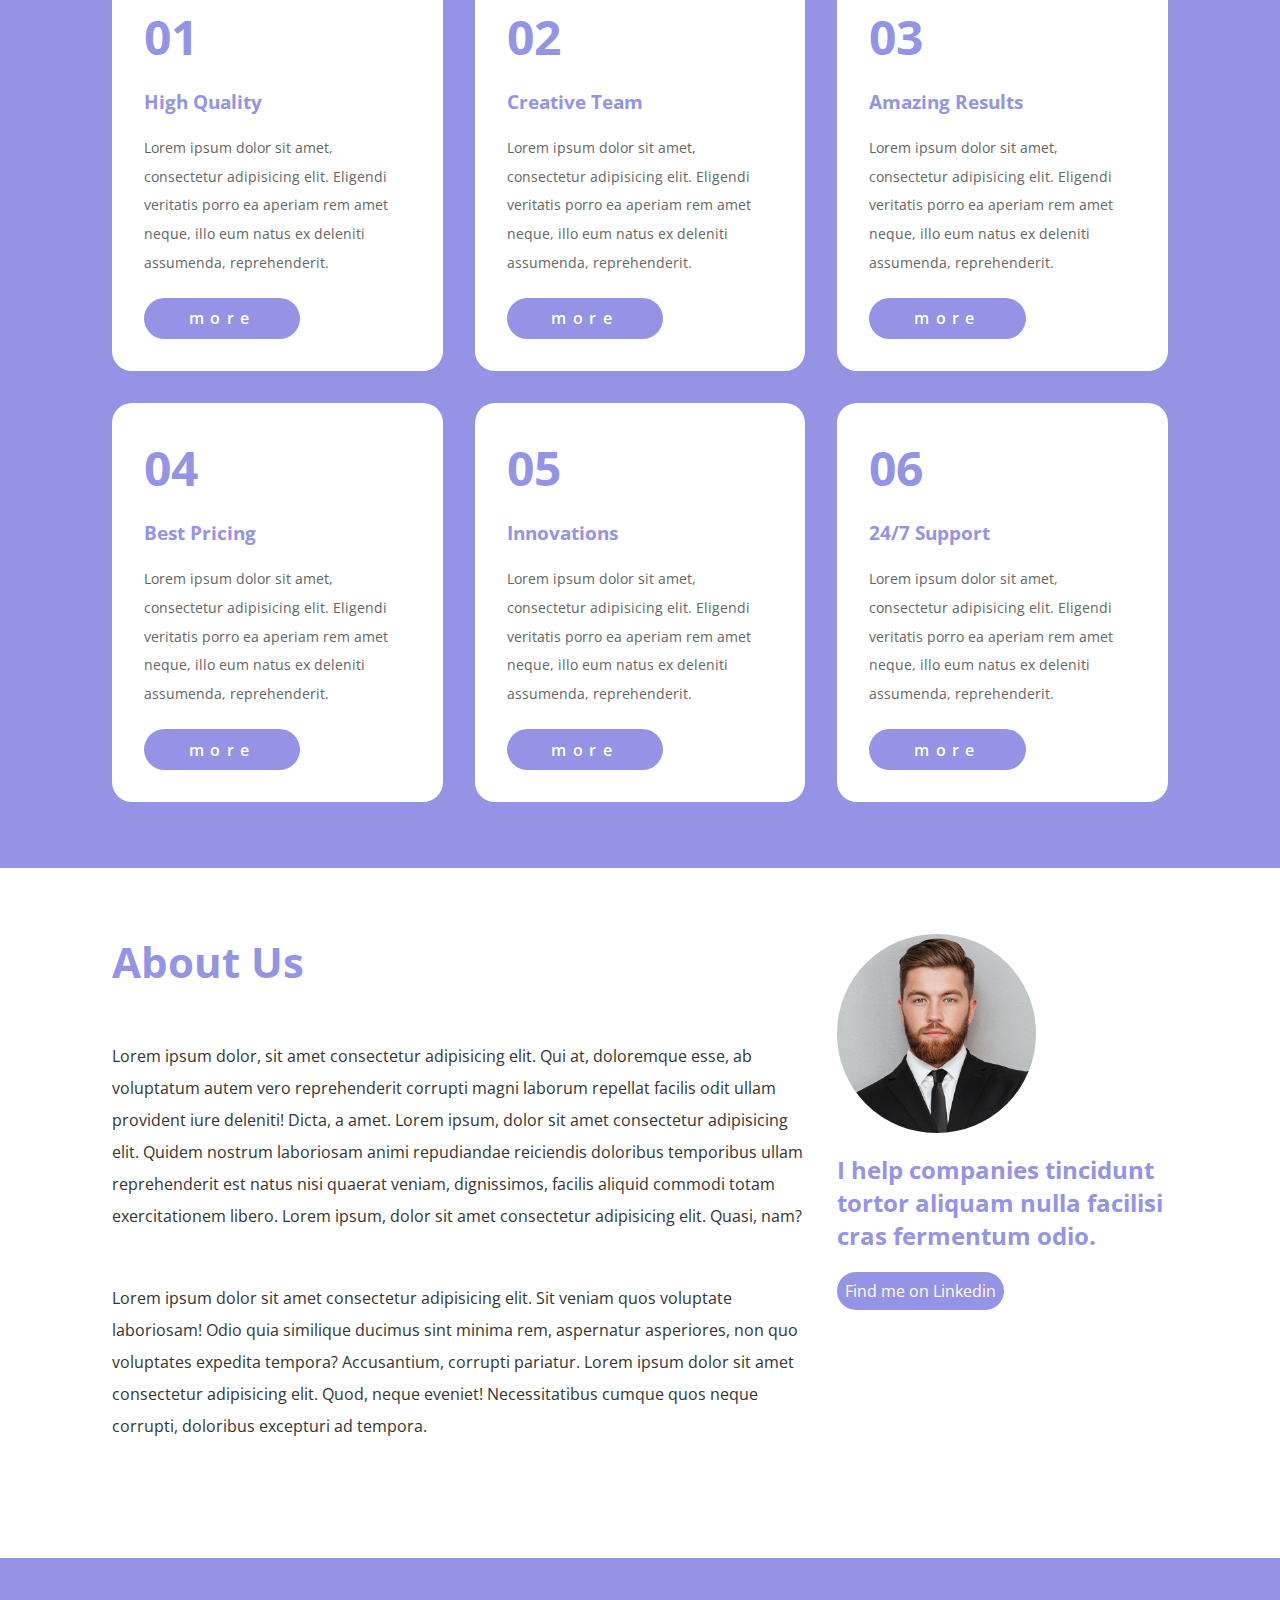
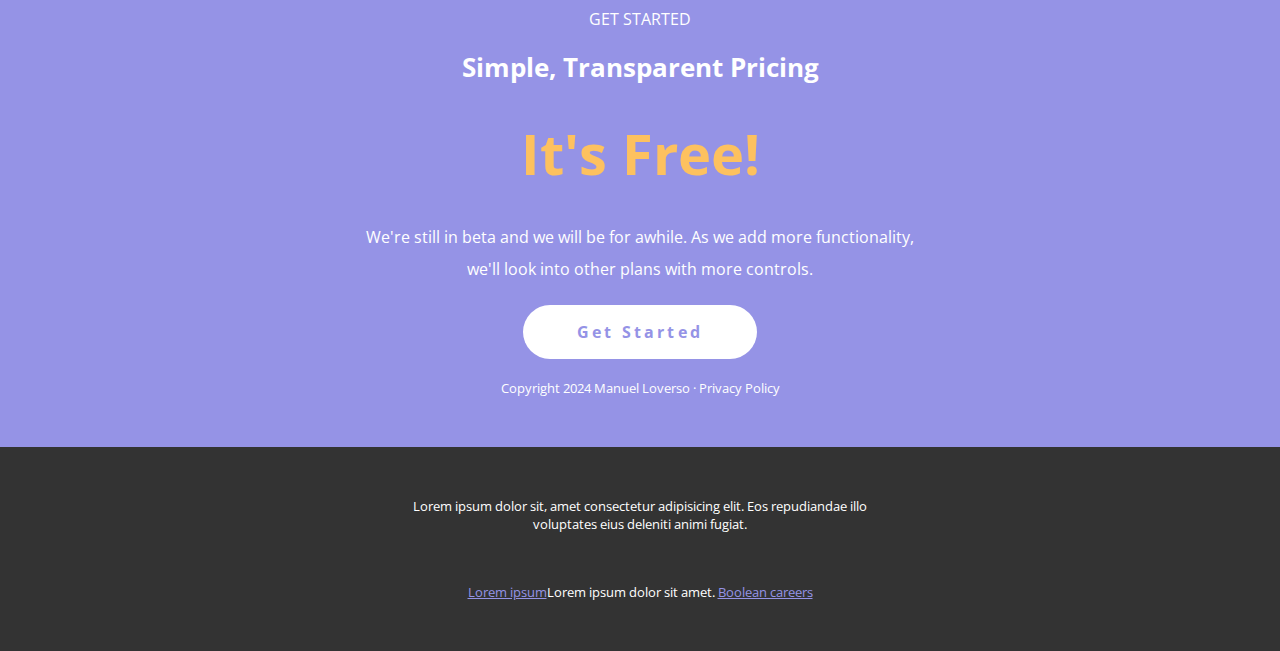
==== commit 3c8620bc: "add text content" ====
--- a/index.html
+++ b/index.html
@@ -242,60 +242,60 @@
           </div>
           <div class="col-12 col-sm-6 col-md-4">
             <div class="benefits-card">
-              <h2 class="mb-20">01</h2>
-              <h3 class="mb-20">High Quality</h3>
-              <p class="mb-20">
-                Lorem ipsum dolor sit amet, consectetur adipisicing elit.
-                Eligendi veritatis porro ea aperiam rem amet neque, illo eum
-                natus ex deleniti assumenda, reprehenderit.
-              </p>
-
-              <a href="#" class="btn">more</a>
-            </div>
-          </div>
-          <div class="col-12 col-sm-6 col-md-4">
-            <div class="benefits-card">
-              <h2 class="mb-20">01</h2>
-              <h3 class="mb-20">High Quality</h3>
-              <p class="mb-20">
-                Lorem ipsum dolor sit amet, consectetur adipisicing elit.
-                Eligendi veritatis porro ea aperiam rem amet neque, illo eum
-                natus ex deleniti assumenda, reprehenderit.
-              </p>
-
-              <a href="#" class="btn">more</a>
-            </div>
-          </div>
-          <div class="col-12 col-sm-6 col-md-4">
-            <div class="benefits-card">
-              <h2 class="mb-20">01</h2>
-              <h3 class="mb-20">High Quality</h3>
-              <p class="mb-20">
-                Lorem ipsum dolor sit amet, consectetur adipisicing elit.
-                Eligendi veritatis porro ea aperiam rem amet neque, illo eum
-                natus ex deleniti assumenda, reprehenderit.
-              </p>
-
-              <a href="#" class="btn">more</a>
-            </div>
-          </div>
-          <div class="col-12 col-sm-6 col-md-4">
-            <div class="benefits-card">
-              <h2 class="mb-20">01</h2>
-              <h3 class="mb-20">High Quality</h3>
-              <p class="mb-20">
-                Lorem ipsum dolor sit amet, consectetur adipisicing elit.
-                Eligendi veritatis porro ea aperiam rem amet neque, illo eum
-                natus ex deleniti assumenda, reprehenderit.
-              </p>
-
-              <a href="#" class="btn">more</a>
-            </div>
-          </div>
-          <div class="col-12 col-sm-6 col-md-4">
-            <div class="benefits-card">
-              <h2 class="mb-20">01</h2>
-              <h3 class="mb-20">High Quality</h3>
+              <h2 class="mb-20">02</h2>
+              <h3 class="mb-20">Creative Team</h3>
+              <p class="mb-20">
+                Lorem ipsum dolor sit amet, consectetur adipisicing elit.
+                Eligendi veritatis porro ea aperiam rem amet neque, illo eum
+                natus ex deleniti assumenda, reprehenderit.
+              </p>
+
+              <a href="#" class="btn">more</a>
+            </div>
+          </div>
+          <div class="col-12 col-sm-6 col-md-4">
+            <div class="benefits-card">
+              <h2 class="mb-20">03</h2>
+              <h3 class="mb-20">Amazing Results</h3>
+              <p class="mb-20">
+                Lorem ipsum dolor sit amet, consectetur adipisicing elit.
+                Eligendi veritatis porro ea aperiam rem amet neque, illo eum
+                natus ex deleniti assumenda, reprehenderit.
+              </p>
+
+              <a href="#" class="btn">more</a>
+            </div>
+          </div>
+          <div class="col-12 col-sm-6 col-md-4">
+            <div class="benefits-card">
+              <h2 class="mb-20">04</h2>
+              <h3 class="mb-20">Best Pricing</h3>
+              <p class="mb-20">
+                Lorem ipsum dolor sit amet, consectetur adipisicing elit.
+                Eligendi veritatis porro ea aperiam rem amet neque, illo eum
+                natus ex deleniti assumenda, reprehenderit.
+              </p>
+
+              <a href="#" class="btn">more</a>
+            </div>
+          </div>
+          <div class="col-12 col-sm-6 col-md-4">
+            <div class="benefits-card">
+              <h2 class="mb-20">05</h2>
+              <h3 class="mb-20">Innovations</h3>
+              <p class="mb-20">
+                Lorem ipsum dolor sit amet, consectetur adipisicing elit.
+                Eligendi veritatis porro ea aperiam rem amet neque, illo eum
+                natus ex deleniti assumenda, reprehenderit.
+              </p>
+
+              <a href="#" class="btn">more</a>
+            </div>
+          </div>
+          <div class="col-12 col-sm-6 col-md-4">
+            <div class="benefits-card">
+              <h2 class="mb-20">06</h2>
+              <h3 class="mb-20">24/7 Support</h3>
               <p class="mb-20">
                 Lorem ipsum dolor sit amet, consectetur adipisicing elit.
                 Eligendi veritatis porro ea aperiam rem amet neque, illo eum
